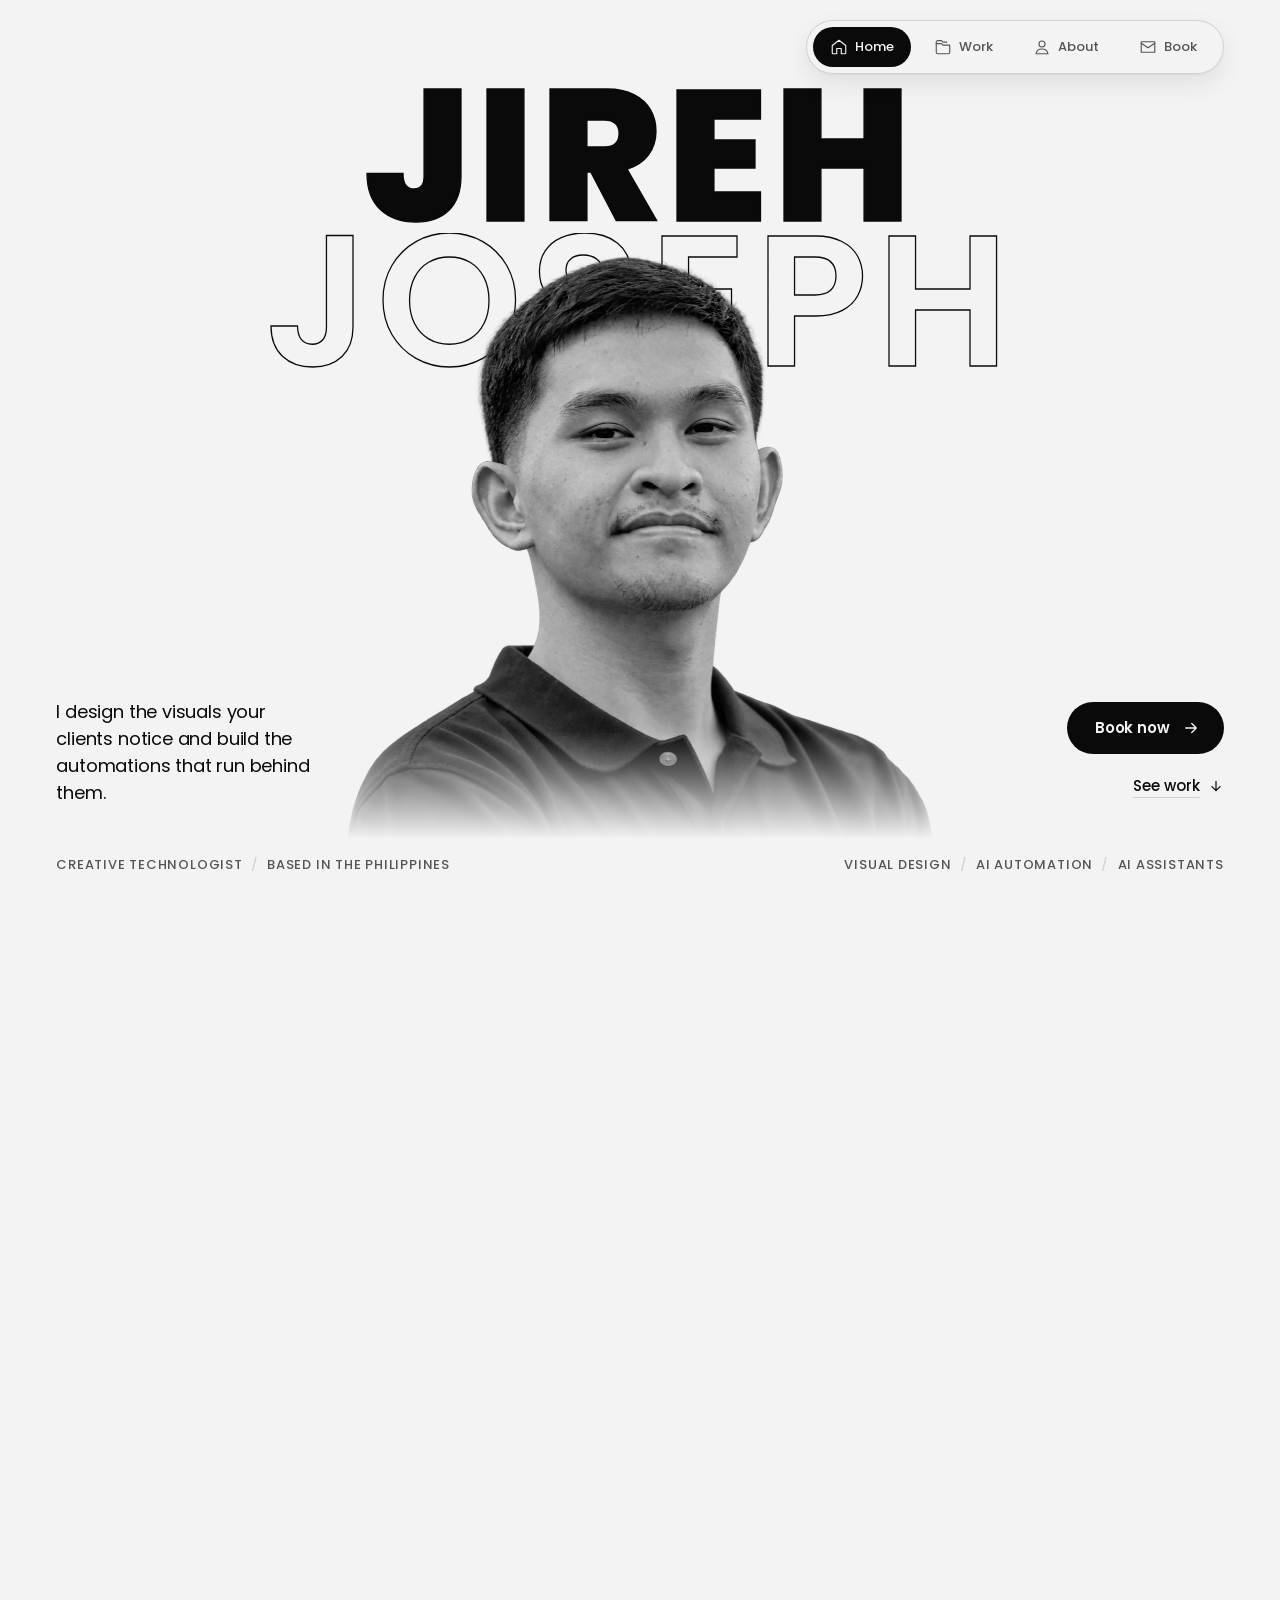
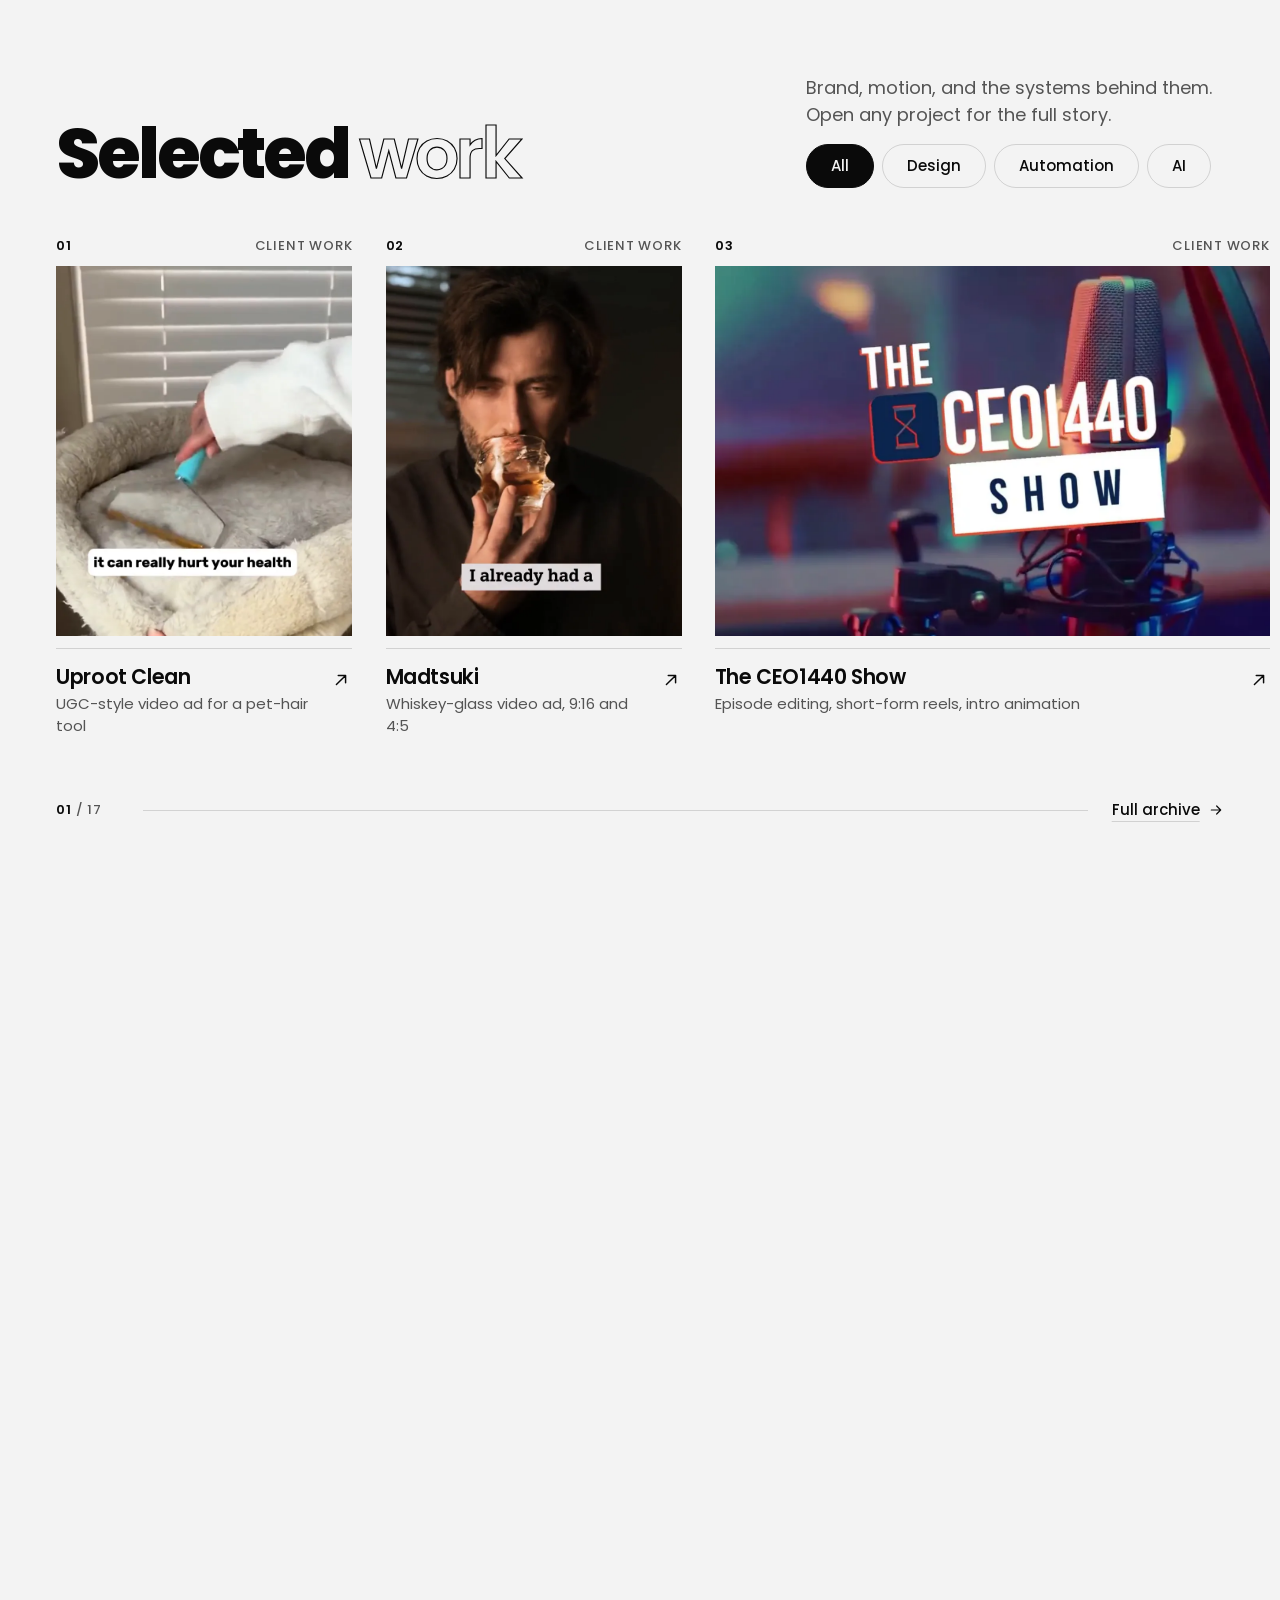
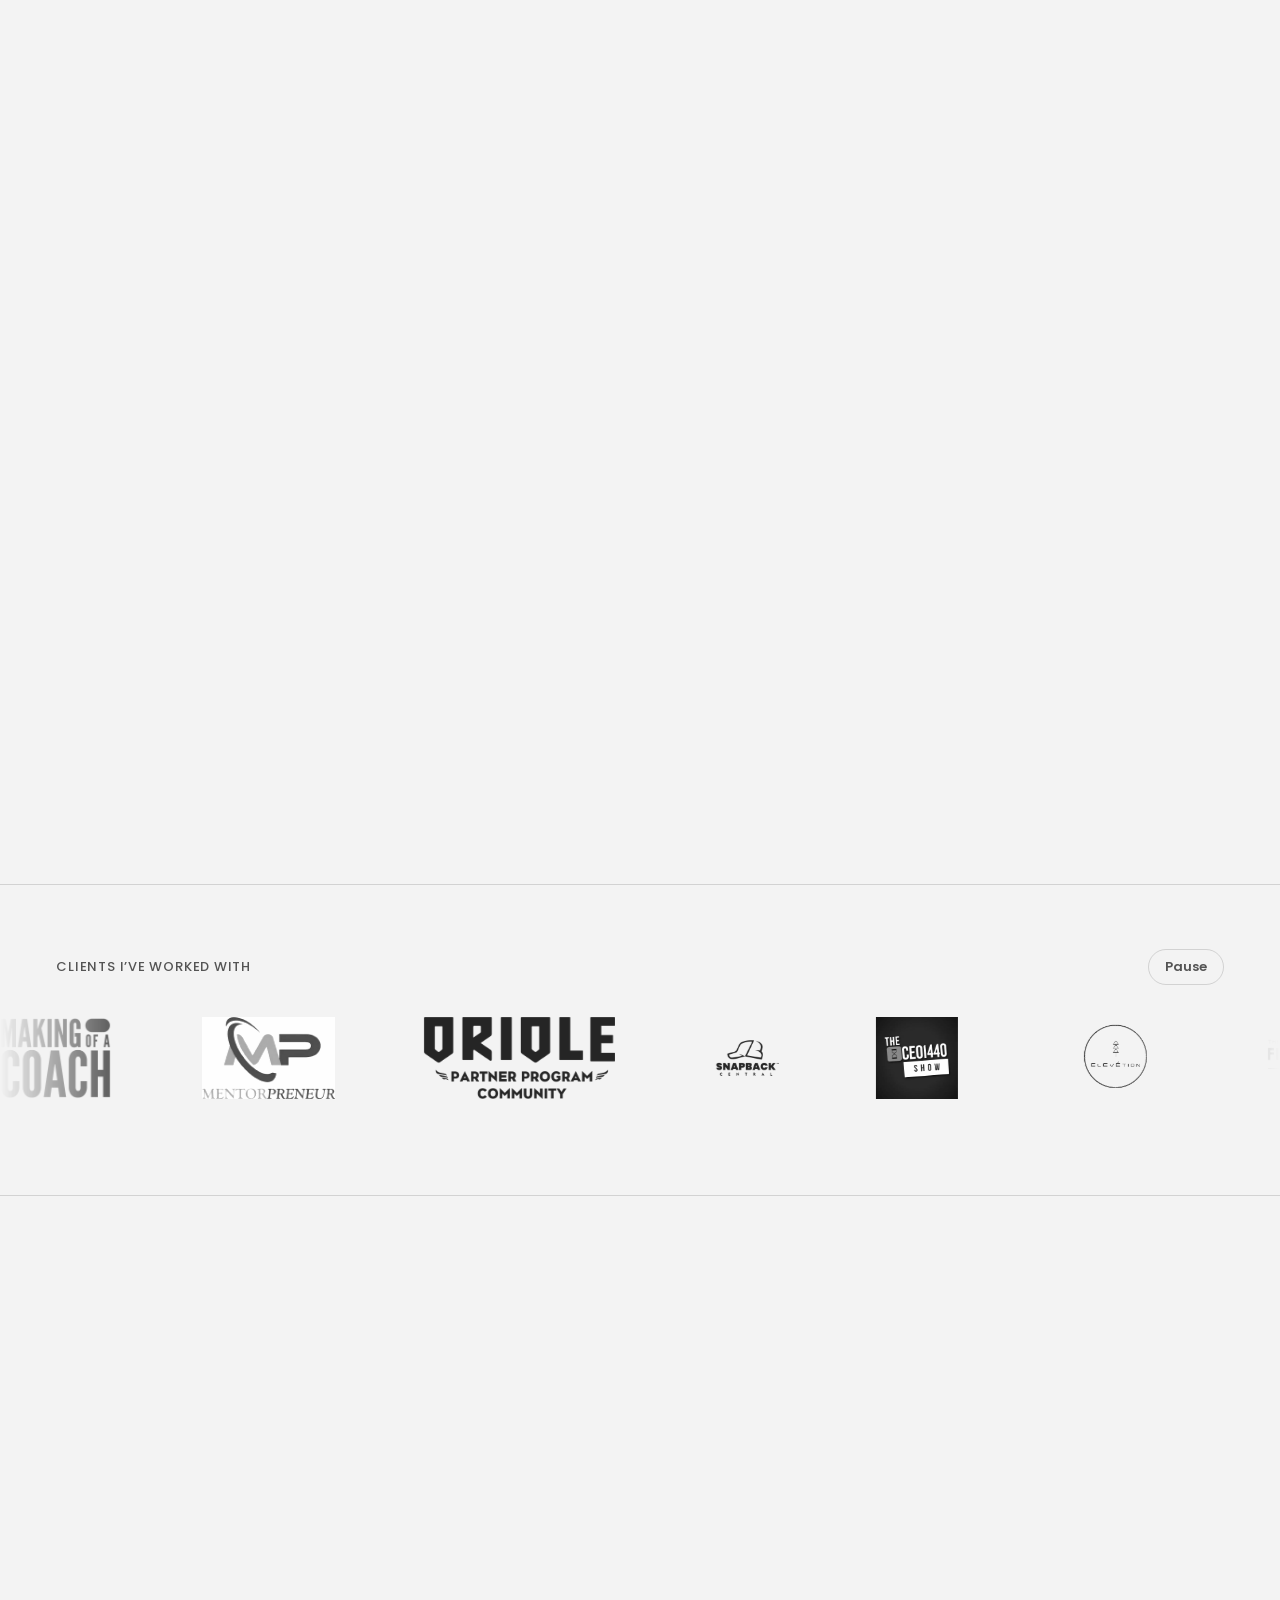
==== index.html @ b8346156 "Launch portfolio site Static HTML/CSS/JS portfolio: hero with writing animation, horizontal work rai" ====
<!doctype html>
<html lang="en">
  <head>
    <meta charset="UTF-8" />
    <meta name="viewport" content="width=device-width, initial-scale=1.0" />
    <title>Jireh Joseph — Creative Technologist</title>
    <meta name="description" content="Jireh Joseph Brotonel is a creative technologist in the Philippines. I design the visuals your clients notice and build the automations that run behind them." />
    <meta property="og:type" content="website" />
    <meta property="og:title" content="Jireh Joseph — Creative Technologist" />
    <meta property="og:description" content="Visual design, AI automation, and AI assistants from one practice." />
    <meta property="og:url" content="https://jireh-joseph-portfolio.vercel.app/" />
    <meta property="og:image" content="https://jireh-joseph-portfolio.vercel.app/assets/og-card.jpg" />
    <meta property="og:image:width" content="1200" />
    <meta property="og:image:height" content="630" />
    <meta property="og:image:alt" content="Jireh Joseph, Creative Technologist: design, automation, and AI" />
    <meta name="twitter:card" content="summary_large_image" />
    <meta name="theme-color" content="#F3F3F3" />
    <link rel="icon" type="image/png" href="assets/jj-favicon.png" />
    <!-- js on; the loader plays once per visit (sessionStorage), never on repeat views. -->
    <script>
      document.documentElement.classList.add('js');
      try { if (!sessionStorage.getItem('jj-entered') && !location.hash) document.documentElement.classList.add('is-loading'); }
      catch (e) { if (!location.hash) document.documentElement.classList.add('is-loading'); }
    </script>
    <link rel="preload" href="assets/fonts/poppins-800.woff2" as="font" type="font/woff2" crossorigin />
    <link rel="preload" href="assets/fonts/poppins-500.woff2" as="font" type="font/woff2" crossorigin />
    <link rel="preload" href="assets/fonts/poppins-400.woff2" as="font" type="font/woff2" crossorigin />
    <link rel="preload" as="image" href="assets/jireh-portrait-cutout.webp" fetchpriority="high" />
    <link rel="stylesheet" href="site.css?v=32" />
  </head>
  <body>
    <a class="skip-link" href="#main">Skip to content</a>

    <!-- Loader: black screen, a line that fills with real load progress, then it
         gathers into a dot, pulses, and the black opens as a circle onto the hero. -->
    <div class="loader" data-loader aria-hidden="true">
      <p class="loader__name">Jireh Joseph</p>
      <div class="loader__center">
        <span class="loader__line"><span data-loader-fill></span></span>
        <span class="loader__dot"></span>
        <span class="loader__ring"></span>
        <span class="loader__ring"></span>
      </div>
      <p class="loader__label">L o a d i n g</p>
      <p class="loader__count"><span data-loader-count>000</span></p>
    </div>

    <nav class="rail" aria-label="Primary">
      <span class="rail__indicator" aria-hidden="true"></span>
      <a class="rail__link" href="#top" data-spy="top">
        <svg viewBox="0 0 24 24" aria-hidden="true"><path d="m3 10 9-7 9 7v10a1 1 0 0 1-1 1h-5v-7H9v7H4a1 1 0 0 1-1-1Z"/></svg>
        <span>Home</span>
      </a>
      <a class="rail__link" href="#work" data-spy="work">
        <svg viewBox="0 0 24 24" aria-hidden="true"><path d="M3 7.5h7l2 2h9v9.5a2 2 0 0 1-2 2H5a2 2 0 0 1-2-2Z"/><path d="M3 7.5v-2a2 2 0 0 1 2-2h5l2 2h5"/></svg>
        <span>Work</span>
      </a>
      <a class="rail__link" href="#about" data-spy="about">
        <svg viewBox="0 0 24 24" aria-hidden="true"><circle cx="12" cy="8" r="4"/><path d="M4 21c.8-4.2 3.5-6.3 8-6.3S19.2 16.8 20 21Z"/></svg>
        <span>About</span>
      </a>
      <a class="rail__link" href="#book" data-spy="book">
        <svg viewBox="0 0 24 24" aria-hidden="true"><path d="M3 5h18v14H3Z"/><path d="m3 7 9 6 9-6"/></svg>
        <span>Book</span>
      </a>
    </nav>

    <main id="main">
      <section class="hero" id="top" data-hero aria-labelledby="hero-title">
        <!-- The section is taller than the screen; the pin stays put while scrolling drives the zoom. -->
        <div class="hero__pin">
          <!-- Layer order (back to front): name, portrait, copy. The name writes itself on load. -->
          <h1 class="hero__title" id="hero-title" data-depth="-14">
            <span class="hero__line hero__line--fill"><span>Jireh</span></span>
            <span class="hero__line hero__line--outline"><span>Joseph</span></span>
          </h1>

          <figure class="hero__portrait" data-portrait>
            <img src="assets/jireh-portrait-cutout.webp" alt="Portrait of Jireh Joseph Brotonel" width="1100" height="1297" fetchpriority="high" decoding="async" />
          </figure>

          <p class="hero__statement">I design the visuals your clients notice and build the automations that run behind them.</p>

          <div class="hero__actions">
            <a class="button button--primary" href="#book">
              <span>Book now</span>
              <svg viewBox="0 0 24 24" aria-hidden="true"><path d="M5 12h14M13 6l6 6-6 6"/></svg>
            </a>
            <a class="text-link" href="#work">
              <span>See work</span>
              <svg viewBox="0 0 24 24" aria-hidden="true"><path d="M12 5v14M6 13l6 6 6-6"/></svg>
            </a>
          </div>

          <div class="hero__horizon">
            <p>Creative Technologist <span aria-hidden="true">/</span> Based in the Philippines</p>
            <p>Visual design <span aria-hidden="true">/</span> AI automation <span aria-hidden="true">/</span> AI assistants</p>
          </div>
        </div>
      </section>

      <!-- ================= WORK ================= -->
      <!-- Desktop: the frame pins and scrolling moves the track sideways (site.js).
           Phones: the track is a swipe carousel. -->
      <section class="work-rail" id="work" aria-labelledby="work-title" data-work>
        <div class="work-rail__frame">
          <header class="work-rail__head" data-reveal>
            <h2 class="section__title" id="work-title">Selected <span class="outline">work</span></h2>
            <div class="work-rail__side">
              <p class="section__intro">Brand, motion, and the systems behind them. Open any project for the full story.</p>
              <div class="filters" role="group" aria-label="Filter projects">
                <button type="button" class="filter" aria-pressed="true" data-filter="all">All</button>
                <button type="button" class="filter" aria-pressed="false" data-filter="design">Design</button>
                <button type="button" class="filter" aria-pressed="false" data-filter="automation">Automation</button>
                <button type="button" class="filter" aria-pressed="false" data-filter="ai">AI</button>
              </div>
            </div>
          </header>
          <div class="work-rail__viewport" data-work-viewport>
            <ul class="work-track" data-work-grid data-scope="featured" aria-label="Featured projects"></ul>
          </div>
          <noscript><p class="section__intro">Project previews need JavaScript. <a class="text-link" href="mailto:jijey.deezigns@gmail.com">Email me</a> and I will send the work over.</p></noscript>
          <div class="work-rail__foot">
            <p class="work-rail__count" aria-hidden="true"><span data-work-current>01</span><span> / </span><span data-work-total>10</span></p>
            <span class="work-rail__progress" aria-hidden="true"><span data-work-bar></span></span>
            <a class="text-link" href="projects.html"><span>Full archive</span><svg viewBox="0 0 24 24" aria-hidden="true"><path d="M5 12h14M13 6l6 6-6 6"/></svg></a>
          </div>
        </div>
      </section>

      <!-- ================= CLIENTS (the one ticker on the page) ================= -->
      <section class="clients" aria-labelledby="clients-title">
        <div class="clients__head">
          <h2 class="clients__title" id="clients-title">Clients I’ve worked with</h2>
          <button type="button" class="ticker__toggle" aria-pressed="false" data-ticker-toggle>Pause</button>
        </div>
        <div class="ticker" data-ticker>
          <ul class="ticker__set">
              <li><img src="assets/clients/ceo1440-show.webp" alt="CEO1440 Show" loading="lazy" decoding="async" /></li>
              <li class="is-negative"><img src="assets/clients/elevetion.webp" alt="Elevétion" loading="lazy" decoding="async" /></li>
              <li class="is-negative"><img src="assets/clients/financial-caffeine.webp" alt="Financial Caffeine" loading="lazy" decoding="async" /></li>
              <li class="is-negative"><img src="assets/clients/fit-2-perform.webp" alt="Fit 2 Perform" loading="lazy" decoding="async" /></li>
              <li><img src="assets/clients/floify.webp" alt="Floify" loading="lazy" decoding="async" /></li>
              <li><img src="assets/clients/intuition-funnels.webp" alt="Intuition Funnels" loading="lazy" decoding="async" /></li>
              <li><img src="assets/clients/jendor-processor.webp" alt="Hancock Processing" loading="lazy" decoding="async" /></li>
              <li class="is-negative"><img src="assets/clients/making-of-a-coach.webp" alt="Making of a Coach" loading="lazy" decoding="async" /></li>
              <li><img src="assets/clients/mentorpreneur.webp" alt="Mentorpreneur" loading="lazy" decoding="async" /></li>
              <li class="is-negative"><img src="assets/clients/oriole.webp" alt="Oriole" loading="lazy" decoding="async" /></li>
              <li class="is-negative"><img src="assets/clients/snapback-central.webp" alt="Snapback Central" loading="lazy" decoding="async" /></li>
          </ul>
        </div>
      </section>

      <!-- ================= INK ================= -->
      <!-- A drop falls, ripples, and floods the screen black (scroll-driven, site.js).
           About and Process then sit on ink and run straight into Book. -->
      <div class="ink" data-ink>
        <div class="drop" data-drop data-spy-for="about" aria-hidden="true">
          <div class="drop__stage">
            <svg class="drop__svg" data-drop-svg focusable="false">
              <g class="drop__ripples"><circle /><circle /><circle /></g>
              <path class="drop__flood" />
              <path class="drop__bead" />
              <g class="drop__splash"><circle /><circle /><circle /><circle /><circle /><circle /></g>
            </svg>
            <p class="drop__title"><span class="drop__line"><span>About</span></span><span class="drop__line drop__line--outline"><span>me.</span></span></p>
          </div>
        </div>

      <!-- ================= ABOUT ================= -->
      <section class="about" id="about" aria-labelledby="about-title" data-about>
        <!-- Pinned stage (desktop): the portrait starts centred and zoomed with the
             facts floating around it in 3D, then glides to the left column for
             "What I do" and "Tools I use". Driven by site.js. -->
        <div class="about__pin" data-about-pin>
          <figure class="about__person" data-about-person>
            <img src="assets/about/jireh-about-arms.webp?v=4" alt="Jireh Joseph Brotonel with arms crossed" width="1102" height="1680" loading="lazy" decoding="async" />
          </figure>
          <div class="about__cloud" data-about-cloud>
            <h2 class="sr-only" id="about-title">About me</h2>
            <p class="about__fact" data-float="-120,1" style="--x:0.92;--y:0.19">Holding a degree in Electronics Engineering, I specialize in Graphic Design, Automation, and Artificial Intelligence to build forward-looking technical solutions.</p>
            <p class="about__fact" data-float="60,2" style="--x:0.08;--y:0.16">Rather than treating engineering, UX, and graphic design as separate silos, I approach every project as a single, unified system where all parts reinforce each other.</p>
            <p class="about__fact" data-float="140,3" style="--x:0.06;--y:0.47">My work sits at the intersection of intelligent backend algorithms, clean GUI code, and intentional visual design, connecting complex logic with user-facing interfaces.</p>
            <p class="about__fact" data-float="-60,4" style="--x:0.08;--y:0.74">Driven by technical ambition and aesthetic care, I focus on delivering complex backend architecture wrapped in clean, functional, and striking visual design.</p>
            <p class="about__fact" data-float="100,5" style="--x:0.94;--y:0.68">I bridge the space between optimized machine learning pipelines and intuitive design, proving that clean code and careful visuals are most powerful when built together.</p>
            <!-- The numbers sit together on a solid band across the portrait's lower half. -->
            <dl class="about__stats" data-float="40,0">
              <div class="about__stat"><dd>10+</dd><dt>Businesses</dt></div>
              <div class="about__stat"><dd>50+</dd><dt>Projects</dt></div>
              <div class="about__stat"><dd>5</dd><dt>Years</dt></div>
            </dl>
          </div>
        </div>
        <!-- Scroll room for the floating stage, then the side-by-side content. -->
        <div class="about__flow">
          <div class="about__room" aria-hidden="true"><span class="about__snap"></span></div>
          <div class="about__steps">
            <article class="about__step">
              <h3 data-reveal>What I do</h3>
              <dl class="services">
              <div data-reveal style="--reveal-delay:0ms"><dt>Visual Design</dt><dd>Brand identity and logos, social and marketing graphics, website and app UI. A consistent, professional brand across every platform.</dd></div>
              <div data-reveal style="--reveal-delay:90ms"><dt>AI Automation</dt><dd>Lead capture and follow-up, client and project setup, reporting and notifications. Reliable workflows that work in the background.</dd></div>
              <div data-reveal style="--reveal-delay:180ms"><dt>AI Assistants</dt><dd>Custom knowledge assistants, customer support and intake, internal team workflows. Focused support that keeps the work moving.</dd></div>
            </dl>
            </article>
            <article class="about__step">
              <h3 data-reveal>Tools I use</h3>
              <div class="tools">
              <div class="tools__group" data-reveal style="--reveal-delay:0ms">
                <h4>Visual design</h4>
                <ul><li><img src="assets/tools/figma.svg" alt="" width="20" height="20" loading="lazy" />Figma</li><li><img src="assets/tools/adobephotoshop.svg" alt="" width="20" height="20" loading="lazy" />Photoshop</li><li><img src="assets/tools/adobeillustrator.svg" alt="" width="20" height="20" loading="lazy" />Illustrator</li><li><img src="assets/tools/adobepremierepro.svg" alt="" width="20" height="20" loading="lazy" />Premiere Pro</li><li><img src="assets/tools/adobeaftereffects.svg" alt="" width="20" height="20" loading="lazy" />After Effects</li><li><img src="assets/tools/canva.svg" alt="" width="20" height="20" loading="lazy" />Canva</li><li><img src="assets/tools/cap-cut.webp" alt="" width="20" height="20" loading="lazy" />CapCut</li><li><img src="assets/tools/framer.svg" alt="" width="20" height="20" loading="lazy" />Framer</li><li><img src="assets/tools/webflow.svg" alt="" width="20" height="20" loading="lazy" />Webflow</li></ul>
              </div>
              <div class="tools__group" data-reveal style="--reveal-delay:90ms">
                <h4>Automation</h4>
                <ul><li><img src="assets/tools/n8n.svg" alt="" width="20" height="20" loading="lazy" />n8n</li><li><img src="assets/tools/make.svg" alt="" width="20" height="20" loading="lazy" />Make</li><li><img src="assets/tools/zapier.svg" alt="" width="20" height="20" loading="lazy" />Zapier</li><li><img src="assets/tools/gohighlevel.webp" alt="" width="20" height="20" loading="lazy" />GoHighLevel</li><li><img src="assets/tools/python.svg" alt="" width="20" height="20" loading="lazy" />Python</li><li><img src="assets/tools/nodedotjs.svg" alt="" width="20" height="20" loading="lazy" />Node.js</li><li><img src="assets/tools/react.svg" alt="" width="20" height="20" loading="lazy" />React</li><li><img src="assets/tools/postgresql.svg" alt="" width="20" height="20" loading="lazy" />PostgreSQL</li></ul>
              </div>
              <div class="tools__group" data-reveal style="--reveal-delay:180ms">
                <h4>AI</h4>
                <ul><li><img src="assets/tools/openai.svg" alt="" width="20" height="20" loading="lazy" />OpenAI</li><li><img src="assets/tools/claude.svg" alt="" width="20" height="20" loading="lazy" />Claude</li><li><img src="assets/tools/googlegemini.svg" alt="" width="20" height="20" loading="lazy" />Gemini</li><li><img src="assets/tools/langchain.svg" alt="" width="20" height="20" loading="lazy" />LangChain</li><li><img src="assets/tools/crewai.svg" alt="" width="20" height="20" loading="lazy" />CrewAI</li><li><img src="assets/tools/elevenlabs.svg" alt="" width="20" height="20" loading="lazy" />ElevenLabs</li></ul>
              </div>
            </div>
            </article>
          </div>
        </div>
      </section>

      <!-- ================= PROCESS ================= -->
      <section class="section process" id="process" aria-labelledby="process-title">
        <header class="section__head" data-reveal>
          <h2 class="section__title" id="process-title">How we <span class="outline">work</span></h2>
          <p class="section__intro">Four steps from first message to something running. No mystery in between.</p>
        </header>
        <ol class="steps">
          <li class="step" data-reveal><span class="step__n" aria-hidden="true">01</span><h3>Brief</h3><p>You tell me the goal, the audience, and what done looks like. I ask the questions that save time later.</p></li>
          <li class="step" data-reveal><span class="step__n" aria-hidden="true">02</span><h3>Plan</h3><p>I map the visuals and the workflow before building anything, so scope and timing are clear up front.</p></li>
          <li class="step" data-reveal><span class="step__n" aria-hidden="true">03</span><h3>Build</h3><p>Design and automation come together. You see real progress early and steer it while it is still easy to change.</p></li>
          <li class="step" data-reveal><span class="step__n" aria-hidden="true">04</span><h3>Launch</h3><p>We ship it, check it in real use, and I hand over what you need to run it with confidence.</p></li>
        </ol>
      </section>
      </div>

      <!-- ================= BOOK ================= -->
      <section class="book" id="book" aria-labelledby="book-title">
        <div class="book__inner">
          <div class="book__pitch" data-reveal>
            <h2 class="book__title" id="book-title">Bring me <span class="outline">the problem.</span></h2>
            <p>Share an idea, a messy workflow, or a brand that needs a sharper look. Tell me what you are trying to solve and I will come back with how I would approach it.</p>
            <div class="book__direct">
              <a class="book__email" href="mailto:jijey.deezigns@gmail.com">jijey.deezigns@gmail.com</a>
              <button type="button" class="copy" data-copy="jijey.deezigns@gmail.com">Copy</button>
            </div>
            <a class="text-link text-link--light" href="https://www.linkedin.com/in/jireh-joseph-brotonel-01b668319/" target="_blank" rel="noreferrer"><span>LinkedIn</span><svg viewBox="0 0 24 24" aria-hidden="true"><path d="M7 17 17 7M9 7h8v8"/></svg></a>
          </div>

          <!-- data-endpoint: paste a Formspree/Web3Forms URL to send directly. Empty = opens the visitor's email app with the message filled in. -->
          <form class="form" data-contact-form data-endpoint="" novalidate data-reveal>
            <div class="field">
              <label for="f-name">Your name</label>
              <input id="f-name" name="name" type="text" autocomplete="name" required aria-describedby="f-name-err" />
              <p class="field__error" id="f-name-err"></p>
            </div>
            <div class="field">
              <label for="f-email">Email</label>
              <input id="f-email" name="email" type="email" autocomplete="email" inputmode="email" required aria-describedby="f-email-err" />
              <p class="field__error" id="f-email-err"></p>
            </div>
            <fieldset class="field field--choices">
              <legend>What do you need?</legend>
              <div class="choices">
                <label><input type="radio" name="service" value="Visual design" checked /><span>Visual design</span></label>
                <label><input type="radio" name="service" value="AI automation" /><span>AI automation</span></label>
                <label><input type="radio" name="service" value="AI assistant" /><span>AI assistant</span></label>
                <label><input type="radio" name="service" value="Not sure yet" /><span>Not sure yet</span></label>
              </div>
            </fieldset>
            <div class="field">
              <label for="f-message">About the project</label>
              <textarea id="f-message" name="message" rows="5" required aria-describedby="f-message-err" placeholder="What are you building, and what would make it a win?"></textarea>
              <p class="field__error" id="f-message-err"></p>
            </div>
            <button class="button button--light form__submit" type="submit">
              <span data-submit-label>Send message</span>
              <svg viewBox="0 0 24 24" aria-hidden="true"><path d="M5 12h14M13 6l6 6-6 6"/></svg>
            </button>
            <p class="form__status" role="status" aria-live="polite" data-form-status></p>
          </form>
        </div>
      </section>
    </main>


    <footer class="footer">
      <p class="footer__name">Jireh Joseph Brotonel</p>
      <nav class="footer__links" aria-label="Footer">
        <a href="mailto:jijey.deezigns@gmail.com">Email</a>
        <a href="https://www.linkedin.com/in/jireh-joseph-brotonel-01b668319/" target="_blank" rel="noreferrer">LinkedIn</a>
        <a href="projects.html">Archive</a>
        <a href="#top">Back to top</a>
      </nav>
      <p class="footer__meta">© 2026 · Creative Technologist · Philippines</p>
    </footer>

    <!-- Project viewer: native <dialog> gives focus trapping, Esc, and an inert page behind it. -->
    <dialog class="viewer" data-viewer aria-labelledby="viewer-title">
      <div class="viewer__bar">
        <p class="viewer__count" data-viewer-count></p>
        <div class="viewer__controls">
          <button type="button" class="icon-button" data-viewer-prev aria-label="Previous project"><svg viewBox="0 0 24 24" aria-hidden="true"><path d="M19 12H5M11 6l-6 6 6 6"/></svg></button>
          <button type="button" class="icon-button" data-viewer-next aria-label="Next project"><svg viewBox="0 0 24 24" aria-hidden="true"><path d="M5 12h14M13 6l6 6-6 6"/></svg></button>
          <button type="button" class="icon-button icon-button--close" data-viewer-close aria-label="Close project"><svg viewBox="0 0 24 24" aria-hidden="true"><path d="M6 6l12 12M18 6 6 18"/></svg></button>
        </div>
      </div>
      <div class="viewer__body" data-viewer-body></div>
    </dialog>

    <script src="projects-data.js?v=7" defer></script>

    <script src="site.js?v=29" defer></script>
  </body>
</html>
---- site.css ----
/* ==========================================================================
   Jireh Joseph — site styles (v2)
   Tokens → base → components → sections. See DESIGN.md for the rules.
   ========================================================================== */

/* ---- Fonts: self-hosted Poppins (latin subset) --------------------------- */
@font-face { font-family: "Poppins"; font-style: normal; font-weight: 200; font-display: swap; src: url("assets/fonts/poppins-200.woff2") format("woff2"); }
@font-face { font-family: "Poppins"; font-style: normal; font-weight: 400; font-display: swap; src: url("assets/fonts/poppins-400.woff2") format("woff2"); }
@font-face { font-family: "Poppins"; font-style: normal; font-weight: 500; font-display: swap; src: url("assets/fonts/poppins-500.woff2") format("woff2"); }
@font-face { font-family: "Poppins"; font-style: normal; font-weight: 600; font-display: swap; src: url("assets/fonts/poppins-600.woff2") format("woff2"); }
@font-face { font-family: "Poppins"; font-style: normal; font-weight: 700; font-display: swap; src: url("assets/fonts/poppins-700.woff2") format("woff2"); }
@font-face { font-family: "Poppins"; font-style: normal; font-weight: 800; font-display: swap; src: url("assets/fonts/poppins-800.woff2") format("woff2"); }

/* ---- Tokens -------------------------------------------------------------- */
:root {
  /* Color: monochrome. Work imagery brings the color. */
  --paper: #F3F3F3;
  --ink: #0A0A0A;
  --graphite: #545454;           /* 6.9:1 on paper */
  --line: rgba(10, 10, 10, .14);
  --wash: rgba(10, 10, 10, .06); /* hover fills */

  /* Type */
  --font: "Poppins", system-ui, sans-serif;
  --text-display: clamp(52px, 6.6vw, 128px);
  --text-h2: clamp(40px, 5.5vw, 88px);
  --text-h3: clamp(22px, 2vw, 30px);
  --text-lead: clamp(18px, 1.35vw, 21px);
  --text-body: 17px;
  --text-label: 13px;

  /* Space: 4px base */
  --s-1: 4px; --s-2: 8px; --s-3: 12px; --s-4: 16px; --s-5: 24px;
  --s-6: 32px; --s-7: 48px; --s-8: 64px; --s-9: 96px; --s-10: 144px;

  /* Layout */
  --rail-left: clamp(16px, 2.4vw, 40px);
  --rail-width: 64px;
  /* The nav floats top-right, so the page keeps equal margins on both sides. */
  --rail-clear: var(--gutter-right);
  --gutter-right: clamp(24px, 4.4vw, 96px);
  --content-max: 1280px;

  /* Motion */
  --ease-out: cubic-bezier(.23, 1, .32, 1);
  --ease-in-out: cubic-bezier(.77, 0, .175, 1);
  --dur-press: 140ms;
  --dur-ui: 220ms;
}

/* Visible to screen readers only. */
.sr-only { position: absolute; width: 1px; height: 1px; padding: 0; margin: -1px; overflow: hidden; clip: rect(0 0 0 0); white-space: nowrap; border: 0; }

/* ---- Base ---------------------------------------------------------------- */
*, *::before, *::after { box-sizing: border-box; }
html { background: var(--paper); color: var(--ink); -webkit-text-size-adjust: 100%; }
@media (prefers-reduced-motion: no-preference) { html { scroll-behavior: smooth; } }
body { margin: 0; font: 400 var(--text-body)/1.6 var(--font); background: var(--paper); overflow-x: clip; }
img, svg, video { display: block; max-width: 100%; }
a { color: inherit; text-decoration: none; }
h1, h2, h3, p, figure { margin: 0; }
::selection { background: var(--ink); color: var(--paper); }
:focus-visible { outline: 2px solid var(--ink); outline-offset: 3px; border-radius: 4px; }
a, button { -webkit-tap-highlight-color: transparent; }
button { font: inherit; color: inherit; }

.skip-link { position: fixed; z-index: 100; top: var(--s-3); left: var(--s-3); padding: var(--s-3) var(--s-4); background: var(--ink); color: var(--paper); font-size: var(--text-label); font-weight: 600; border-radius: 999px; transform: translateY(-160%); transition: transform var(--dur-ui) var(--ease-out); }
.skip-link:focus-visible { transform: none; outline-color: var(--ink); }

/* ---- Components: buttons and links -------------------------------------- */
.button { display: inline-flex; align-items: center; gap: var(--s-3); min-height: 52px; padding: 0 var(--s-5) 0 28px; border-radius: 999px; font-size: 15px; font-weight: 600; letter-spacing: -.01em; transition: transform var(--dur-press) var(--ease-out), background-color var(--dur-ui) var(--ease-out); }
.button svg { width: 18px; height: 18px; fill: none; stroke: currentColor; stroke-width: 1.8; stroke-linecap: round; stroke-linejoin: round; transition: transform var(--dur-ui) var(--ease-out); }
.button--primary { background: var(--ink); color: var(--paper); }
.button:active { transform: scale(.97); }

.text-link { display: inline-flex; align-items: center; gap: var(--s-2); padding: var(--s-2) 0; font-size: 15px; font-weight: 500; text-decoration: underline; text-decoration-thickness: 1px; text-underline-offset: 6px; text-decoration-color: var(--line); transition: text-decoration-color var(--dur-ui) var(--ease-out); }
.text-link svg { width: 16px; height: 16px; fill: none; stroke: currentColor; stroke-width: 1.8; stroke-linecap: round; stroke-linejoin: round; transition: transform var(--dur-ui) var(--ease-out); }

@media (hover: hover) and (pointer: fine) {
  .button--primary:hover { background: #2A2A2A; }
  .button:hover svg { transform: translateX(3px); }
  .text-link:hover { text-decoration-color: var(--ink); }
  .text-link:hover svg { transform: translateY(2px); }
}

/* ---- Navigation rail ---------------------------------------------------- */
.rail { position: fixed; z-index: 50; top: clamp(12px, 2.2vh, 24px); right: var(--gutter-right); padding: 6px; display: grid; grid-auto-flow: column; grid-auto-columns: 1fr; gap: 4px; border: 1px solid var(--line); border-radius: 999px; background: rgba(243, 243, 243, .9); -webkit-backdrop-filter: blur(12px); backdrop-filter: blur(12px); box-shadow: 0 1px 2px rgba(10, 10, 10, .06), 0 10px 24px rgba(10, 10, 10, .08); }
.rail__indicator { position: absolute; z-index: 0; top: 6px; left: 6px; width: calc((100% - 12px - 12px) / 4); height: calc(100% - 12px); border-radius: 999px; background: var(--ink); transform: translateX(var(--indicator-x, 0px)); transition: transform 260ms var(--ease-out); }
.rail__link { position: relative; z-index: 1; display: flex; align-items: center; justify-content: center; gap: 7px; height: 40px; padding: 0 16px; border-radius: 999px; color: var(--graphite); font-size: 13px; font-weight: 500; line-height: 1; transition: color var(--dur-ui) var(--ease-out), background-color var(--dur-ui) var(--ease-out), transform var(--dur-press) var(--ease-out); }
.rail__link svg { flex: none; width: 18px; height: 18px; fill: none; stroke: currentColor; stroke-width: 1.5; stroke-linejoin: round; stroke-linecap: round; }
.rail__link[aria-current="true"] { color: var(--paper); }
.rail__link:active { transform: scale(.94); }
.rail__link:focus-visible { outline-offset: 2px; border-radius: 999px; }
@media (hover: hover) and (pointer: fine) {
  .rail__link:not([aria-current="true"]):hover { color: var(--ink); background: var(--wash); }
}

/* ---- Hero --------------------------------------------------------------
   Like a print spread: the name at the back, the portrait standing large in
   front of the second line, copy on the ground line. The section is taller
   than the viewport; .hero__pin sticks while scroll drives the zoom (site.js). */
.hero { position: relative; height: 175svh; }
.hero__pin { --hero-size: clamp(76px, 14.5vw, 280px); position: sticky; top: 0; height: 100svh; min-height: 640px; isolation: isolate; display: grid; grid-template-columns: minmax(0, 1fr) auto minmax(0, 1fr); grid-template-rows: auto auto minmax(0, 1fr) auto; column-gap: var(--s-6); padding: clamp(72px, 9vh, 104px) var(--gutter-right) 0 var(--rail-clear); overflow: clip; }

.hero__title { grid-column: 1 / -1; grid-row: 1 / 3; z-index: 1; display: grid; grid-template-rows: subgrid; justify-items: center; font-size: var(--hero-size); line-height: .74; letter-spacing: .03em; font-weight: 800; text-align: center; text-transform: uppercase; white-space: nowrap; transform-origin: 50% 100%; }
/* Each line sits in its own mask so it can rise from below; padding keeps descenders and strokes inside. */
.hero__line { display: block; overflow: clip; padding: .04em .06em .16em; margin-bottom: -.16em; }
.hero__line > span { display: block; }
.hero__line--fill { -webkit-text-stroke: clamp(1px, .1vw, 2px) var(--ink); }
.hero__line--outline { font-weight: 600; letter-spacing: .04em; color: transparent; -webkit-text-stroke: clamp(1px, .1vw, 2px) var(--ink); }

/* Big, centred, cropped by the ground line: the head lands in front of the second line. */
.hero__portrait { grid-column: 2; grid-row: 2 / 5; align-self: start; z-index: 2; width: clamp(300px, min(46vw, (100svh - var(--hero-size) * 1.42 - 100px) / .8), 860px); margin-top: calc(var(--hero-size) * .14); perspective: 1400px; transform-origin: 50% 85%; }
.hero__portrait img { width: 100%; height: auto; aspect-ratio: 1100 / 1297; transform-origin: 50% 60%; will-change: transform; }

.hero__statement { grid-column: 1; grid-row: 3; align-self: end; justify-self: start; z-index: 4; max-width: 24ch; padding-bottom: var(--s-6); font-size: var(--text-lead); line-height: 1.5; letter-spacing: -.01em; }
.hero__actions { grid-column: 3; grid-row: 3; align-self: end; justify-self: end; z-index: 4; display: flex; flex-wrap: wrap; justify-content: flex-end; align-items: center; gap: var(--s-3) var(--s-5); padding-bottom: var(--s-6); }

/* Ground band: covers the portrait's cut edge with a soft fade, carries the meta labels. */
.hero__horizon { grid-column: 1 / -1; grid-row: 4; position: relative; z-index: 3; display: flex; justify-content: space-between; gap: var(--s-5); margin-inline: calc(-1 * var(--rail-clear)) calc(-1 * var(--gutter-right)); padding: var(--s-4) var(--gutter-right) var(--s-5) var(--rail-clear); border-top: 1px solid var(--line); background: var(--paper); color: var(--graphite); font-size: var(--text-label); font-weight: 500; letter-spacing: .06em; text-transform: uppercase; }
.hero__horizon::after { content: ""; position: absolute; left: 0; right: 0; bottom: 100%; height: clamp(64px, 12vh, 140px); background: linear-gradient(to bottom, rgba(243, 243, 243, 0), var(--paper)); pointer-events: none; }
.hero__horizon span { margin: 0 .35em; color: var(--line); }

[data-depth] { will-change: translate; }

/* ---- Entry: portrait rises first, then the name rises from behind it while a
   pen-like mask writes each line left to right; the first name then floods with ink.
   Fill mode is `backwards` so site.js can take over opacity/scale afterwards. */
@media (prefers-reduced-motion: no-preference) {
  .js .hero__portrait { animation: portrait-up 1000ms var(--ease-out) 80ms backwards; }
  .js .hero__line > span { -webkit-mask-image: linear-gradient(90deg, #000 44%, transparent 56%); mask-image: linear-gradient(90deg, #000 44%, transparent 56%); -webkit-mask-size: 260% 100%; mask-size: 260% 100%; -webkit-mask-repeat: no-repeat; mask-repeat: no-repeat; -webkit-mask-position: 0 0; mask-position: 0 0; }
  .js .hero__line--fill > span { animation: line-up 1100ms var(--ease-out) 520ms backwards, write 1500ms cubic-bezier(.45, .05, .35, 1) 520ms backwards, ink-in 700ms var(--ease-out) 1700ms backwards; }
  .js .hero__line--outline > span { animation: line-up 1100ms var(--ease-out) 820ms backwards, write 1600ms cubic-bezier(.45, .05, .35, 1) 820ms backwards; }
  .js .hero__statement { animation: fade-up 600ms var(--ease-out) 2000ms backwards; }
  .js .hero__actions { animation: fade-up 600ms var(--ease-out) 2080ms backwards; }
  .js .hero__horizon > p { animation: fade 700ms var(--ease-out) 1900ms backwards; }
  .js .rail { animation: rail-in 600ms var(--ease-out) 2100ms backwards; }
}
/* Reduced motion: nothing travels across the screen, but the name still writes
   itself in place (a wipe, not movement) and everything else fades. */
@media (prefers-reduced-motion: reduce) {
  .hero { height: auto; }
  .hero__pin { position: relative; }
  .js .hero__portrait { animation: fade 600ms ease-out backwards; }
  .js .hero__line > span { -webkit-mask-image: linear-gradient(90deg, #000 44%, transparent 56%); mask-image: linear-gradient(90deg, #000 44%, transparent 56%); -webkit-mask-size: 260% 100%; mask-size: 260% 100%; -webkit-mask-repeat: no-repeat; mask-repeat: no-repeat; -webkit-mask-position: 0 0; mask-position: 0 0; }
  .js .hero__line--fill > span { animation: write 1500ms cubic-bezier(.45, .05, .35, 1) 300ms backwards, ink-in 700ms ease-out 1500ms backwards; }
  .js .hero__line--outline > span { animation: write 1600ms cubic-bezier(.45, .05, .35, 1) 700ms backwards; }
  .js .hero__statement, .js .hero__actions, .js .hero__horizon > p { animation: fade 500ms ease-out 1900ms backwards; }
}
@keyframes line-up { from { transform: translate3d(0, 105%, 0); } to { transform: none; } }
@keyframes write { from { -webkit-mask-position: 100% 0; mask-position: 100% 0; } to { -webkit-mask-position: 0 0; mask-position: 0 0; } }
@keyframes ink-in { from { color: transparent; } to { color: var(--ink); } }
@keyframes portrait-up { from { opacity: 0; transform: translate3d(0, 18%, 0) scale(.96); } to { opacity: 1; transform: none; } }
@keyframes fade-up { from { opacity: 0; transform: translate3d(0, 12px, 0); } to { opacity: 1; transform: none; } }
@keyframes fade { from { opacity: 0; } to { opacity: 1; } }
@keyframes rail-in { from { opacity: 0; transform: translate3d(0, -10px, 0); } to { opacity: 1; transform: none; } }

/* ---- Tablet and phone: no pinning; same layering, stacked copy ------------ */
@media (max-width: 1023px) {
  .hero { height: auto; }
  .hero__pin { --hero-size: clamp(56px, 20.5vw, 180px); position: relative; height: auto; min-height: 0; grid-template-columns: 1fr; grid-template-rows: auto auto auto auto auto auto; padding: clamp(48px, 9vw, 88px) var(--s-5) 0; }
  .hero__title { grid-column: 1; grid-row: 1 / 3; }
  .hero__portrait { grid-column: 1; grid-row: 2 / 4; justify-self: center; width: min(96%, 560px); margin-top: calc(var(--hero-size) * .42); }
  .hero__statement { grid-column: 1; grid-row: 4; max-width: 30ch; padding: var(--s-5) 0 0; }
  .hero__actions { grid-column: 1; grid-row: 5; justify-self: start; justify-content: flex-start; padding: var(--s-5) 0 var(--s-6); }
  .hero__horizon { grid-row: 6; flex-direction: column; gap: var(--s-1); margin-inline: calc(-1 * var(--s-5)); padding: var(--s-4) var(--s-5) calc(96px + env(safe-area-inset-bottom)); }
  .hero__horizon::after { display: none; }
  .hero__portrait img { -webkit-mask-image: linear-gradient(to bottom, #000 78%, transparent 100%); mask-image: linear-gradient(to bottom, #000 78%, transparent 100%); }

  .rail { top: auto; bottom: calc(var(--s-3) + env(safe-area-inset-bottom)); left: var(--s-3); right: var(--s-3); max-width: 440px; margin-inline: auto; border-radius: 22px; }
  .rail__indicator { border-radius: 16px; }
  .rail__link { flex-direction: column; gap: 5px; height: 52px; padding: 0; border-radius: 16px; font-size: 12px; }
  .rail__link svg { width: 22px; height: 22px; }
}
@media (max-width: 1023px) and (prefers-reduced-motion: no-preference) {
  .js .rail { animation: rail-in-bottom 600ms var(--ease-out) 2100ms backwards; }
}
@keyframes rail-in-bottom { from { opacity: 0; transform: translate3d(0, 16px, 0); } to { opacity: 1; transform: none; } }

/* ==========================================================================
   Sections
   ========================================================================== */
.section { padding: var(--s-10) var(--gutter-right) var(--s-10) var(--rail-clear); }
.section__head { display: grid; grid-template-columns: minmax(0, 1.3fr) minmax(0, 1fr); align-items: end; gap: var(--s-5) var(--s-8); margin-bottom: var(--s-7); }
.section__title { font-size: var(--text-h2); font-weight: 800; line-height: .95; letter-spacing: -.045em; text-wrap: balance; }
.outline { font-weight: 600; color: transparent; -webkit-text-stroke: clamp(1px, .09vw, 1.5px) currentColor; }
.section__title .outline, .book__title .outline { -webkit-text-stroke-color: var(--ink); }
.section__intro { max-width: 38ch; color: var(--graphite); font-size: var(--text-lead); line-height: 1.5; justify-self: end; }

/* Scroll reveal: fade + 16px rise, once. Hidden only when JS and motion are on. */
@media (prefers-reduced-motion: no-preference) {
  .js [data-reveal] { opacity: 0; transform: translate3d(0, 16px, 0); transition: opacity 700ms var(--ease-out), transform 700ms var(--ease-out); transition-delay: var(--reveal-delay, 0ms); }
  .js [data-reveal].is-in { opacity: 1; transform: none; }
}

/* ---- Work --------------------------------------------------------------- */
.filters { display: flex; flex-wrap: wrap; gap: var(--s-2); margin-bottom: var(--s-7); }
.filter { min-height: 44px; padding: 0 var(--s-5); border: 1px solid var(--line); border-radius: 999px; background: transparent; font-size: 15px; font-weight: 500; cursor: pointer; transition: background-color var(--dur-ui) var(--ease-out), color var(--dur-ui) var(--ease-out), border-color var(--dur-ui) var(--ease-out), transform var(--dur-press) var(--ease-out); }
.filter[aria-pressed="true"] { background: var(--ink); border-color: var(--ink); color: var(--paper); }
.filter:active { transform: scale(.97); }
@media (hover: hover) and (pointer: fine) { .filter[aria-pressed="false"]:hover { background: var(--wash); } }

/* ---- Work card (shared by the home rail and the archive grid) ------------- */
.tile[hidden] { display: none; }
.tile__link { display: grid; gap: var(--s-3); border-radius: 2px; }
.tile__top { display: flex; justify-content: space-between; gap: var(--s-4); color: var(--graphite); font-size: var(--text-label); font-weight: 500; letter-spacing: .06em; line-height: 1.2; text-transform: uppercase; }
.tile__index { color: var(--ink); font-weight: 600; font-variant-numeric: tabular-nums; }
.tile__media { position: relative; display: block; overflow: hidden; background: #E2E2E2; container-type: size; }
/* Pictures sit slightly oversized so the sideways drift never shows an edge. */
.tile__media > img, .tile__media > video { position: absolute; inset: 0; width: 100%; height: 100%; object-fit: cover; scale: 1.15; transition: transform 700ms var(--ease-out), opacity 240ms var(--ease-out); }
.tile__media > video { opacity: 0; }
.tile.is-playing .tile__media > video { opacity: 1; }

.tile__caption { position: relative; display: grid; grid-template-columns: 1fr auto; gap: var(--s-1) var(--s-4); align-items: start; padding-top: var(--s-4); border-top: 1px solid var(--line); }
.tile__caption::before { content: ""; position: absolute; top: -1px; left: 0; right: 0; height: 1px; background: var(--ink); scale: 0 1; transform-origin: left; transition: scale 450ms var(--ease-out); }
.tile__title { font-size: clamp(20px, 1.6vw, 26px); font-weight: 600; line-height: 1.2; letter-spacing: -.02em; }
/* Name roll: a filled and an outlined copy share one clipped cell. */
.roll { display: grid; overflow: hidden; }
.roll > span { grid-area: 1 / 1; transition: translate 300ms var(--ease-out); }
.roll > .outline { translate: 0 105%; -webkit-text-stroke: 1px var(--ink); }
.tile__meta { grid-column: 1; color: var(--graphite); font-size: 15px; line-height: 1.45; }
.tile__arrow { grid-column: 2; grid-row: 1 / 3; width: 22px; height: 22px; margin-top: 4px; fill: none; stroke: currentColor; stroke-width: 1.6; stroke-linecap: round; stroke-linejoin: round; transition: transform var(--dur-ui) var(--ease-out); }

/* Tool tags rise out of their own masks, one after another, on hover. */
.tile__tags { position: absolute; z-index: 2; left: var(--s-3); right: var(--s-3); bottom: var(--s-3); display: flex; flex-wrap: wrap; gap: 6px; pointer-events: none; }
.tile__tag { overflow: hidden; border-radius: 999px; }
.tile__tag > span { display: block; padding: 5px 12px; border-radius: 999px; background: var(--paper); color: var(--ink); font-size: 12px; font-weight: 500; line-height: 1.3; translate: 0 115%; transition: translate 300ms var(--ease-out); }

/* Board: a tall presentation sheet laid on a mat, framed at the top. */
.board { position: absolute; inset: 0; display: block; padding: 7cqw 9cqw 0; background: #D9D9D9; }
.board img { width: 100%; height: auto; box-shadow: 0 1px 2px rgba(10, 10, 10, .1), 0 20px 44px rgba(10, 10, 10, .16); transition: translate 700ms var(--ease-out); }

/* Case file: the headline result, then the numbered flow (or a screenshot). */
.case { position: absolute; inset: 0; display: grid; grid-template-rows: auto auto minmax(0, 1fr); gap: clamp(12px, 5cqh, 28px); padding: clamp(16px, 6cqw, 36px); background: var(--ink); color: var(--paper); }
.case__head { display: flex; justify-content: space-between; gap: var(--s-4); padding-bottom: var(--s-3); border-bottom: 1px solid rgba(243, 243, 243, .18); color: rgba(243, 243, 243, .62); font-size: 12px; font-weight: 500; letter-spacing: .08em; text-transform: uppercase; }
.case__stat strong { display: block; font-size: clamp(32px, 12cqw, 84px); font-weight: 800; line-height: .95; letter-spacing: -.045em; }
.case__stat > span { display: block; max-width: 30ch; margin-top: var(--s-2); color: rgba(243, 243, 243, .7); font-size: 13px; line-height: 1.4; }
.case__flow { align-self: end; display: grid; margin: 0; padding: 0; list-style: none; }
.case__flow li { display: flex; gap: var(--s-3); align-items: baseline; padding: 5px 0; overflow: hidden; border-top: 1px solid rgba(243, 243, 243, .12); font-size: 13px; font-weight: 500; line-height: 1.3; white-space: nowrap; text-overflow: ellipsis; }
.case__flow li span { flex: none; color: rgba(243, 243, 243, .45); font-size: 11px; font-variant-numeric: tabular-nums; }
.case__shot { position: relative; display: block; min-height: 0; overflow: hidden; border-radius: 3px; }
.case__shot img { position: absolute; inset: 0; width: 100%; height: 100%; object-fit: cover; scale: 1.15; }
@container (max-height: 360px) {
  .case__stat > span { display: none; }
  .case__flow li { padding: 3px 0; font-size: 12px; }
}

@media (hover: hover) and (pointer: fine) {
  .tile__link:hover .tile__media > img { transform: scale(1.035); }
  .tile__link:hover .tile__arrow { transform: translate(3px, -3px); }
  .tile__link:hover .tile__caption::before { scale: 1 1; }
  .tile__link:hover .roll > span:first-child { translate: 0 -105%; }
  .tile__link:hover .roll > .outline { translate: 0 0; }
  .tile__link:hover .tile__tag > span { translate: 0 0; transition-delay: calc(var(--i) * 70ms); }
  /* The sheet scrolls through slowly, then snaps back quickly on leave. */
  .tile__link:hover .board img { translate: 0 calc(-100% + 100cqh - 7cqw); transition: translate 5s var(--ease-in-out); }
}
@media (hover: hover) and (pointer: fine) and (prefers-reduced-motion: no-preference) {
  .tile__link:hover .case__flow li { animation: signal 1200ms var(--ease-out) both; animation-delay: calc(var(--i) * 110ms); }
}
@keyframes signal { 0% { color: var(--paper); } 30% { color: var(--paper); background: rgba(243, 243, 243, .14); padding-left: 8px; } 100% { color: var(--paper); } }

/* ---- Work rail (home) ---------------------------------------------------- */
.work-rail { position: relative; padding-top: var(--s-10); }
.work-rail__frame { display: grid; grid-template-columns: minmax(0, 1fr); gap: var(--s-6); padding-bottom: var(--s-9); }
.work-rail__head { display: grid; grid-template-columns: minmax(0, 1fr) auto; align-items: end; gap: var(--s-5) var(--s-8); padding: 0 var(--gutter-right) 0 var(--rail-clear); }
.work-rail__side { display: grid; gap: var(--s-4); justify-items: start; }
.work-rail .filters { margin: 0; }
.work-rail__viewport { overflow-x: auto; overscroll-behavior-x: contain; scroll-snap-type: x mandatory; scroll-padding-inline: var(--s-5); scrollbar-width: none; }
.work-rail__viewport::-webkit-scrollbar { display: none; }
.work-track { --media-h: min(56svh, 460px); display: flex; gap: var(--s-5); width: max-content; margin: 0; padding: 0 var(--s-5); list-style: none; }
.work-track .tile { flex: none; width: min(calc(var(--media-h) * var(--ratio)), 84vw); scroll-snap-align: start; }
.work-track .tile__media { height: var(--media-h); }
.work-rail__foot { display: flex; align-items: center; gap: var(--s-5); padding: 0 var(--gutter-right) 0 var(--rail-clear); }
.work-rail__count { min-width: 7ch; font-size: var(--text-label); font-weight: 600; letter-spacing: .06em; font-variant-numeric: tabular-nums; }
.work-rail__count span:not(:first-child) { color: var(--graphite); font-weight: 500; }
.work-rail__progress { position: relative; flex: 1; height: 1px; background: var(--line); }
.work-rail__progress > span { position: absolute; inset: 0; background: var(--ink); scale: 0 1; transform-origin: left; }

@media (min-width: 1024px) {
  .work-rail { padding-top: 0; }
  .work-rail__frame { padding: var(--s-10) 0 var(--s-9); }
  .work-track { --media-h: clamp(240px, calc(100svh - 450px), 600px); gap: clamp(24px, 2.6vw, 48px); padding: 0 var(--gutter-right) 0 var(--rail-clear); align-items: start; }
  /* Pinned: the frame holds the screen while the track travels sideways. */
  .work-rail.is-pinned .work-rail__frame { position: sticky; top: 0; height: 100svh; grid-template-rows: auto minmax(0, 1fr) auto; align-content: center; gap: clamp(20px, 4vh, 40px); padding: clamp(84px, 11vh, 120px) 0 clamp(24px, 5vh, 56px); }
  /* The viewport is a size container, so cards fill exactly the height left
     after the heading and footer (160px reserves the label and a two-line caption). */
  .work-rail.is-pinned .work-rail__viewport { display: flex; align-items: center; overflow-x: clip; overflow-y: visible; scroll-snap-type: none; container-type: size; }
  .work-rail.is-pinned .work-track { --media-h: clamp(220px, calc(100cqh - 160px), 620px); }
  .work-rail.is-pinned .work-track { will-change: translate; }
  .work-rail.is-pinned .tile__media [data-drift] { will-change: translate; }
}
@media (max-width: 1023px) {
  .work-rail__head { grid-template-columns: 1fr; padding-inline: var(--s-5); }
  .work-rail__foot { padding-inline: var(--s-5); }
  .work-track .tile { width: min(78vw, 420px); }
  .work-track .tile__media { height: auto; aspect-ratio: 4 / 5; }
}

/* ---- Archive grid -------------------------------------------------------- */
.work-grid { display: grid; grid-template-columns: repeat(12, minmax(0, 1fr)); gap: var(--s-8) var(--s-6); margin: 0; padding: 0; list-style: none; }
.work-grid .tile { grid-column: span 6; }
.work-grid .tile[data-size="wide"] { grid-column: span 7; }
.work-grid .tile[data-size="narrow"] { grid-column: span 5; }
.work-grid .tile__media { aspect-ratio: 16 / 11; }
.work-grid .tile[data-size="narrow"] .tile__media { aspect-ratio: 1 / 1; }

/* ---- Clients ticker ------------------------------------------------------ */
.clients { padding: var(--s-8) 0 var(--s-9); border-block: 1px solid var(--line); }
.clients__head { display: flex; align-items: center; justify-content: space-between; gap: var(--s-4); padding: 0 var(--gutter-right) var(--s-6) var(--rail-clear); }
.ticker__toggle { min-height: 36px; padding: 0 var(--s-4); border: 1px solid var(--line); border-radius: 999px; background: transparent; color: var(--graphite); font-size: 13px; font-weight: 600; cursor: pointer; transition: background-color var(--dur-ui) var(--ease-out), color var(--dur-ui) var(--ease-out); }
.ticker__toggle[aria-pressed="true"] { background: var(--ink); border-color: var(--ink); color: var(--paper); }
.ticker.is-paused .ticker__set { animation-play-state: paused !important; }
@media (prefers-reduced-motion: reduce) { .ticker__toggle { display: none; } }
.clients__title { color: var(--graphite); font-size: var(--text-label); font-weight: 500; letter-spacing: .06em; text-transform: uppercase; }
.ticker { display: flex; overflow: hidden; -webkit-mask-image: linear-gradient(90deg, transparent, #000 12%, #000 88%, transparent); mask-image: linear-gradient(90deg, transparent, #000 12%, #000 88%, transparent); }
.ticker__set { flex: none; display: flex; align-items: center; gap: clamp(56px, 7vw, 128px); margin: 0; padding: 0 clamp(28px, 3.5vw, 64px); list-style: none; animation: ticker 60s linear infinite; }
/* White-artwork logos are darkened to ink; boxed logos multiply so their white panels drop out. */
.ticker__set img { width: auto; height: clamp(60px, 6.4vw, 110px); max-width: clamp(150px, 15vw, 280px); object-fit: contain; filter: grayscale(1) contrast(1.15); mix-blend-mode: multiply; opacity: .92; }
.ticker__set .is-negative img { filter: grayscale(1) brightness(0); mix-blend-mode: normal; opacity: .85; }
.ticker:hover .ticker__set { animation-play-state: paused; }
@keyframes ticker { to { transform: translate3d(-100%, 0, 0); } }
@media (prefers-reduced-motion: reduce) {
  .ticker { -webkit-mask-image: none; mask-image: none; padding: 0 var(--s-5); }
  .ticker__set { flex-wrap: wrap; justify-content: center; row-gap: var(--s-6); animation: none; }
  .ticker__set[aria-hidden="true"] { display: none; }
}

/* ---- About ----------------------------------------------------------------
   Phones: a stacked page (portrait, facts, stats, then services and tools).
   Desktop: .about__pin holds the screen for the whole section. The portrait
   starts centred and zoomed with the facts floating around it in 3D, then
   glides into the left column while "What I do" and "Tools I use" scroll by
   on the right. Positions are written by site.js.                          */
.about { --side-w: min(44vw, 47vh); --side-inset: 4vw; position: relative; padding: var(--s-9) var(--s-5) var(--s-9); }
.about__pin { position: relative; }
.about__person { margin: 0 auto; width: min(78%, 420px); }
/* Gradient blur over the torso: two stacked layers, each blurring a little more
   and starting a little lower, plus a soft darkening into the black page. */
.about__person { position: relative; }
.about__person::before, .about__person::after { content: ""; position: absolute; z-index: 1; left: 0; right: 0; bottom: 0; pointer-events: none; }
.about__person::before { top: 52%; -webkit-backdrop-filter: blur(3px); backdrop-filter: blur(3px); -webkit-mask-image: linear-gradient(to bottom, transparent, #000 45%); mask-image: linear-gradient(to bottom, transparent, #000 45%); }
.about__person::after { top: 70%; -webkit-backdrop-filter: blur(6px); backdrop-filter: blur(6px); background: linear-gradient(to bottom, rgba(10, 10, 10, 0), rgba(10, 10, 10, .55)); -webkit-mask-image: linear-gradient(to bottom, transparent, #000 50%); mask-image: linear-gradient(to bottom, transparent, #000 50%); }
/* Cropped just below the crossed arms; a short fade softens the cut. */
.about__person img { width: 100%; height: auto; scale: 1.08; transform-origin: 50% 100%; -webkit-mask-image: linear-gradient(to bottom, #000 95%, transparent 100%); mask-image: linear-gradient(to bottom, #000 95%, transparent 100%); }
.about__cloud { display: grid; gap: var(--s-5); margin-top: var(--s-6); }
.about__title { margin-bottom: var(--s-2); }
.about__fact { max-width: 40ch; color: var(--graphite); font-size: 16px; line-height: 1.6; }
.about__fact:nth-of-type(even) { margin-left: 10%; }
.about__stats { display: grid; grid-template-columns: repeat(3, minmax(0, 1fr)); gap: var(--s-4); margin: var(--s-4) 0 0; padding: var(--s-5); background: #161616; }
.about__stat dt { margin-top: var(--s-1); color: var(--graphite); font-size: var(--text-label); font-weight: 500; letter-spacing: .06em; text-transform: uppercase; }
.about__stat dd { margin: 0; color: var(--ink); font-size: clamp(34px, 10vw, 84px); font-weight: 800; line-height: .95; letter-spacing: -.045em; }
.about__room { display: none; }
.about__steps { display: grid; }
.about__step { display: grid; align-content: center; gap: var(--s-5); padding: var(--s-8) 0 0; }
.about__step h3 { font-size: var(--text-h3); font-weight: 600; letter-spacing: -.02em; }

@media (min-width: 1024px) {
  .about { padding: 0; }
  .about__pin { position: sticky; top: 0; z-index: 0; height: 100svh; overflow: hidden; perspective: 1400px; perspective-origin: 50% 45%; }
  /* Laid out at its side-column size; site.js moves and scales it to the centre. */
  .about__person { position: absolute; left: calc(var(--rail-clear) + var(--side-inset)); bottom: 6vh; width: var(--side-w); padding-bottom: 0; transform-origin: 50% 100%; will-change: transform; }
  .about__person img { scale: 1; }
  .about__cloud { position: absolute; inset: 0; display: block; margin: 0; transform-style: preserve-3d; pointer-events: none; }
  /* --x / --y (0–1) place each item inside the area between the rail and the gutter. */
  .about__cloud > * { --w: clamp(200px, 15vw, 240px); position: absolute; left: calc(var(--rail-clear) + (100% - var(--rail-clear) - var(--gutter-right) - var(--w)) * var(--x)); top: calc(9vh + 78vh * var(--y)); width: var(--w); margin: 0; will-change: transform, opacity; }
  /* Plain text, no panels: minimal. */
  .about__fact { padding: 0; border: 0; color: #BDBDBD; font-size: 15px; line-height: 1.6; }
  .about__fact:nth-of-type(even) { margin-left: 0; }
  /* The numbers: one solid band, centred low over the portrait so they read on any part of the photo. */
  .about__stats { --w: auto; left: 50%; top: auto; bottom: 5vh; translate: -50% 0; display: flex; gap: clamp(28px, 3.4vw, 56px); padding: var(--s-5) var(--s-7); background: #0A0A0A; border: 0; }
  .about__stat dd { font-size: clamp(44px, 4.2vw, 76px); }
  .about__stat dt { font-size: 12px; }
  /* Scroll room for the floating stage, then the right-hand column. */
  .about__flow { position: relative; z-index: 1; margin-top: -100svh; }
  .about__room { display: block; position: relative; height: 260svh; }
  /* Marks the moment the facts are all on screen (a stop point for fast flicks, see site.js). */
  .about__snap { position: absolute; top: 45svh; left: 0; width: 1px; height: 1px; }
  .about__steps { margin-left: calc(var(--rail-clear) + var(--side-inset) + var(--side-w) + var(--s-9)); padding: 0 var(--gutter-right) 12vh 0; }
  .about__step { min-height: 80vh; padding: var(--s-8) 0; }
}

.services { display: grid; margin: 0; }
.services > div { display: grid; grid-template-columns: minmax(0, 1fr) minmax(0, 1.6fr); gap: var(--s-5); padding: var(--s-5) 0; border-top: 1px solid var(--line); }
.services dt { font-size: 19px; font-weight: 600; letter-spacing: -.01em; }
.services dd { margin: 0; color: var(--graphite); }

.tools { display: grid; gap: var(--s-6); }
.tools__group h4 { margin: 0 0 var(--s-3); color: var(--graphite); font-size: var(--text-label); font-weight: 500; letter-spacing: .06em; text-transform: uppercase; }
.tools__group ul { display: flex; flex-wrap: wrap; gap: var(--s-2); margin: 0; padding: 0; list-style: none; }
.tools__group li { display: inline-flex; align-items: center; gap: var(--s-2); padding: 7px 14px 7px 10px; border: 1px solid var(--line); border-radius: 999px; font-size: 14px; font-weight: 500; }
.tools__group img { width: 20px; height: 20px; object-fit: contain; filter: grayscale(1); }

/* ---- Process ------------------------------------------------------------ */
.steps { display: grid; grid-template-columns: repeat(4, minmax(0, 1fr)); gap: var(--s-6); margin: 0; padding: 0; list-style: none; }
.step { display: grid; align-content: start; gap: var(--s-3); padding-top: var(--s-7); border-top: 1px solid var(--ink); }
.step:nth-child(2) { --reveal-delay: 80ms; } .step:nth-child(3) { --reveal-delay: 160ms; } .step:nth-child(4) { --reveal-delay: 240ms; }
.step__n { margin-bottom: var(--s-4); font-size: clamp(56px, 6vw, 104px); font-weight: 600; line-height: .9; letter-spacing: -.05em; color: transparent; -webkit-text-stroke: clamp(1px, .08vw, 1.5px) var(--ink); }
.step h3 { font-size: var(--text-h3); font-weight: 600; letter-spacing: -.02em; }
.step p { color: var(--graphite); }

/* ---- Book (the one inverted section) ------------------------------------ */
.book { background: var(--ink); color: var(--paper); }
.book__inner { display: grid; grid-template-columns: minmax(0, 5fr) minmax(0, 6fr); gap: var(--s-9); padding: var(--s-10) var(--gutter-right) var(--s-10) var(--rail-clear); }
.book__title { font-size: var(--text-h2); font-weight: 800; line-height: .95; letter-spacing: -.045em; }
.book__title .outline { display: block; -webkit-text-stroke-color: var(--paper); }
.book__pitch { display: grid; align-content: start; gap: var(--s-6); }
.book__pitch > p { max-width: 40ch; color: rgba(243, 243, 243, .78); font-size: var(--text-lead); line-height: 1.55; }
.book__direct { display: flex; flex-wrap: wrap; align-items: center; gap: var(--s-3) var(--s-4); }
.book__email { font-size: clamp(19px, 1.6vw, 24px); font-weight: 500; text-decoration: underline; text-decoration-thickness: 1px; text-underline-offset: 7px; text-decoration-color: rgba(243, 243, 243, .35); transition: text-decoration-color var(--dur-ui) var(--ease-out); }
.copy { min-height: 36px; padding: 0 var(--s-4); border: 1px solid rgba(243, 243, 243, .3); border-radius: 999px; background: transparent; font-size: 13px; font-weight: 600; cursor: pointer; transition: background-color var(--dur-ui) var(--ease-out), color var(--dur-ui) var(--ease-out), transform var(--dur-press) var(--ease-out); }
.copy:active { transform: scale(.96); }
.copy.is-done { background: var(--paper); color: var(--ink); }
.book :focus-visible { outline-color: var(--paper); }
.text-link--light { text-decoration-color: rgba(243, 243, 243, .35); }
@media (hover: hover) and (pointer: fine) {
  .book__email:hover, .text-link--light:hover { text-decoration-color: var(--paper); }
  .copy:hover { background: rgba(243, 243, 243, .1); }
}

.form { display: grid; gap: var(--s-6); align-content: start; }
.field { display: grid; gap: var(--s-2); margin: 0; padding: 0; border: 0; min-width: 0; }
.field label, .field legend { padding: 0; color: rgba(243, 243, 243, .78); font-size: 14px; font-weight: 500; }
.field input, .field textarea { width: 100%; padding: var(--s-3) 0; border: 0; border-bottom: 1px solid rgba(243, 243, 243, .3); border-radius: 0; background: transparent; color: var(--paper); font: 400 18px/1.5 var(--font); resize: vertical; transition: border-color var(--dur-ui) var(--ease-out); }
.field input:focus, .field textarea:focus { outline: none; border-bottom-color: var(--paper); }
.field input:focus-visible, .field textarea:focus-visible { outline: 2px solid var(--paper); outline-offset: 6px; }
.field textarea::placeholder { color: rgba(243, 243, 243, .55); }
.field [aria-invalid="true"] { border-bottom-color: #FFB4A8; }
.field__error { min-height: 1.4em; color: #FFB4A8; font-size: 14px; }
.field__error:empty { min-height: 0; }
.choices { display: flex; flex-wrap: wrap; gap: var(--s-2); margin-top: var(--s-2); }
.choices label { position: relative; }
.choices input { position: absolute; opacity: 0; width: 1px; height: 1px; }
.choices span { display: inline-flex; align-items: center; min-height: 44px; padding: 0 var(--s-5); border: 1px solid rgba(243, 243, 243, .3); border-radius: 999px; color: var(--paper); font-size: 15px; font-weight: 500; cursor: pointer; transition: background-color var(--dur-ui) var(--ease-out), color var(--dur-ui) var(--ease-out); }
.choices input:checked + span { background: var(--paper); color: var(--ink); border-color: var(--paper); }
.choices input:focus-visible + span { outline: 2px solid var(--paper); outline-offset: 3px; }
@media (hover: hover) and (pointer: fine) { .choices input:not(:checked) + span:hover { background: rgba(243, 243, 243, .1); } }
.button--light { justify-self: start; background: var(--paper); color: var(--ink); border: 0; cursor: pointer; }
.button--light[aria-busy="true"] { opacity: .7; cursor: progress; }
@media (hover: hover) and (pointer: fine) { .button--light:hover { background: #fff; } }
.form__status { min-height: 1.5em; color: rgba(243, 243, 243, .85); }

/* ---- Footer ------------------------------------------------------------- */
.footer { display: flex; flex-wrap: wrap; align-items: center; justify-content: space-between; gap: var(--s-4) var(--s-7); padding: var(--s-7) var(--gutter-right) var(--s-7) var(--rail-clear); font-size: 15px; }
.footer__name { font-weight: 600; }
.footer__links { display: flex; flex-wrap: wrap; gap: var(--s-2) var(--s-5); }
.footer__links a { padding: var(--s-2) 0; text-decoration: underline; text-decoration-color: var(--line); text-underline-offset: 5px; transition: text-decoration-color var(--dur-ui) var(--ease-out); }
.footer__meta { color: var(--graphite); font-size: 14px; }
@media (hover: hover) and (pointer: fine) { .footer__links a:hover { text-decoration-color: var(--ink); } }

/* ---- Project viewer (native dialog) ------------------------------------- */
.viewer { width: 100vw; max-width: none; height: 100dvh; max-height: none; margin: 0; padding: 0; border: 0; background: var(--paper); color: var(--ink); overscroll-behavior: contain; opacity: 1; transform: none; transition: opacity 200ms var(--ease-out), transform 300ms var(--ease-out), overlay 300ms allow-discrete, display 300ms allow-discrete; }
.viewer::backdrop { background: rgba(10, 10, 10, .4); }
/* Opens sideways, in the same direction the work rail travels. */
@starting-style { .viewer[open] { opacity: .4; transform: translate3d(24%, 0, 0); } }
.viewer.is-closing { opacity: 0; transform: translate3d(12%, 0, 0); transition-duration: 180ms; }
@media (prefers-reduced-motion: reduce) {
  @starting-style { .viewer[open] { opacity: 0; transform: none; } }
  .viewer.is-closing { transform: none; }
}
.viewer__bar { position: sticky; top: 0; z-index: 2; display: flex; align-items: center; justify-content: space-between; gap: var(--s-4); padding: var(--s-4) var(--gutter-right) var(--s-4) clamp(24px, 4vw, 64px); background: rgba(243, 243, 243, .92); -webkit-backdrop-filter: blur(12px); backdrop-filter: blur(12px); border-bottom: 1px solid var(--line); }
.viewer__count { color: var(--graphite); font-size: var(--text-label); font-weight: 500; letter-spacing: .06em; font-variant-numeric: tabular-nums; }
.viewer__controls { display: flex; gap: var(--s-2); }
.icon-button { display: grid; place-items: center; width: 44px; height: 44px; border: 1px solid var(--line); border-radius: 999px; background: transparent; cursor: pointer; transition: background-color var(--dur-ui) var(--ease-out), transform var(--dur-press) var(--ease-out); }
.icon-button svg { width: 20px; height: 20px; fill: none; stroke: currentColor; stroke-width: 1.7; stroke-linecap: round; stroke-linejoin: round; }
.icon-button--close { background: var(--ink); border-color: var(--ink); color: var(--paper); }
.icon-button:active { transform: scale(.94); }
@media (hover: hover) and (pointer: fine) { .icon-button:not(.icon-button--close):hover { background: var(--wash); } }

.viewer__body { display: grid; grid-template-columns: minmax(0, 5fr) minmax(0, 7fr); gap: var(--s-8); padding: var(--s-8) var(--gutter-right) var(--s-9) clamp(24px, 4vw, 64px); transition: opacity 200ms var(--ease-out), filter 200ms var(--ease-out), transform 200ms var(--ease-out); }
.viewer__body { transform: none; }
.viewer__body.is-swapping { opacity: 0; filter: blur(4px); transform: translate3d(var(--swap-x, 0), 0, 0); }
.viewer__text { position: sticky; top: 104px; align-self: start; display: grid; gap: var(--s-5); }
.viewer__kind { color: var(--graphite); font-size: var(--text-label); font-weight: 500; letter-spacing: .06em; text-transform: uppercase; }
.viewer__title { font-size: clamp(36px, 4.2vw, 64px); font-weight: 800; line-height: .98; letter-spacing: -.04em; text-wrap: balance; }
.viewer__summary { font-size: var(--text-lead); line-height: 1.55; }
.viewer__block { display: grid; gap: var(--s-3); padding-top: var(--s-4); border-top: 1px solid var(--line); }
.viewer__block h3 { font-size: var(--text-label); font-weight: 600; letter-spacing: .06em; text-transform: uppercase; }
.viewer__block p, .viewer__flow { color: var(--graphite); }
.viewer__flow { display: grid; gap: var(--s-3); margin: 0; padding-left: 1.3em; }
.viewer__results { display: grid; grid-template-columns: repeat(3, minmax(0, 1fr)); gap: var(--s-4); }
.viewer__results strong { display: block; font-size: clamp(20px, 1.8vw, 28px); font-weight: 700; letter-spacing: -.03em; line-height: 1.1; }
.viewer__results span { display: block; margin-top: var(--s-1); color: var(--graphite); font-size: 14px; line-height: 1.4; }
.viewer__tools { display: flex; flex-wrap: wrap; gap: var(--s-2); margin: 0; padding: 0; list-style: none; }
.viewer__tools li { padding: 5px 12px; border: 1px solid var(--line); border-radius: 999px; font-size: 14px; font-weight: 500; }
.viewer__media { display: grid; gap: var(--s-5); align-content: start; }
.viewer__media figure { background: #E6E6E6; }
.viewer__media img, .viewer__media video { width: 100%; height: auto; }
.viewer__media video[data-portrait] { max-height: 82vh; width: auto; margin-inline: auto; }
html.is-locked { overflow: hidden; }

/* ---- Responsive --------------------------------------------------------- */
@media (max-width: 1023px) {
  .section { padding: var(--s-9) var(--s-5); }
  .section__head { grid-template-columns: 1fr; }
  .section__intro { justify-self: start; }
  .work-grid { grid-template-columns: 1fr 1fr; gap: var(--s-7) var(--s-4); }
  .work-grid .tile, .work-grid .tile[data-size] { grid-column: span 1; }
  .work-grid .tile[data-size="wide"]:nth-child(3n+1) { grid-column: 1 / -1; }
  .work-grid .tile .tile__media, .work-grid .tile[data-size="narrow"] .tile__media { aspect-ratio: 4 / 5; }
  .work-grid .tile[data-size="wide"]:nth-child(3n+1) .tile__media { aspect-ratio: 16 / 10; }
  .clients__head { padding-inline: var(--s-5); }
  .services > div { grid-template-columns: 1fr; gap: var(--s-2); }
  .steps { grid-template-columns: 1fr 1fr; gap: var(--s-7) var(--s-5); }
  .book__inner { grid-template-columns: 1fr; gap: var(--s-8); padding: var(--s-9) var(--s-5); }
  .footer { padding: var(--s-7) var(--s-5) calc(104px + env(safe-area-inset-bottom)); flex-direction: column; align-items: flex-start; }
  .viewer__body { grid-template-columns: 1fr; padding: var(--s-6) var(--s-5) var(--s-9); }
  .viewer__text { position: static; }
  .viewer__bar { padding-inline: var(--s-5); }
}
@media (max-width: 560px) {
  .work-grid { grid-template-columns: 1fr; }
  .work-grid .tile[data-size="wide"]:nth-child(3n+1) { grid-column: auto; }
  .work-grid .tile .tile__media, .work-grid .tile[data-size="narrow"] .tile__media, .work-grid .tile[data-size="wide"]:nth-child(3n+1) .tile__media { aspect-ratio: 4 / 3; }
  .work-grid .tile[data-cover="case"] .tile__media, .work-grid .tile[data-cover="board"] .tile__media { aspect-ratio: 4 / 5; }
  .steps { grid-template-columns: 1fr; }
  .viewer__results { grid-template-columns: 1fr; }
}

/* ---- Archive page ------------------------------------------------------- */
.work--archive { padding-top: clamp(96px, 12vw, 176px); }
.archive__title { font-size: clamp(64px, 10vw, 180px); }
.book--compact .book__inner { align-items: end; padding-block: var(--s-9); }
.book__pitch--end { justify-items: start; }

/* ---- Ink: the drop, and the dark run (About → Process → Book) ------------
   Inside .ink the tokens are swapped, so every component flips to light-on-ink
   without its own dark styles.                                               */
.ink { --paper: #0A0A0A; --ink: #F3F3F3; --graphite: #A6A6A6; --line: rgba(243, 243, 243, .16); --wash: rgba(243, 243, 243, .08); background: var(--paper); color: var(--ink); }
.ink .tools__group img { filter: grayscale(1) brightness(0) invert(.92); }
.ink + .book { border-top: 1px solid rgba(243, 243, 243, .12); }

/* The stage starts on paper; the flood path turns it black. */
.drop { --paper: #F3F3F3; --ink: #0A0A0A; position: relative; height: 290svh; background: #0A0A0A; }
.drop__stage { position: sticky; top: 0; height: 100svh; overflow: hidden; background: #F3F3F3; }
.drop__svg { position: absolute; inset: 0; width: 100%; height: 100%; overflow: visible; }
.drop__ripples circle { fill: none; stroke: #0A0A0A; stroke-width: 1.5; opacity: 0; }
.drop__flood, .drop__bead, .drop__splash circle { fill: #0A0A0A; }
.drop__title { position: absolute; inset: 0; display: grid; place-content: center; justify-items: center; margin: 0; color: #F3F3F3; font-size: clamp(76px, 15vw, 260px); font-weight: 800; line-height: .9; letter-spacing: -.055em; pointer-events: none; }
.drop__line { display: block; overflow: clip; padding: .04em .06em .14em; margin-bottom: -.14em; }
.drop__line > span { display: block; translate: 0 105%; -webkit-mask-image: linear-gradient(90deg, #000 44%, transparent 56%); mask-image: linear-gradient(90deg, #000 44%, transparent 56%); -webkit-mask-size: 260% 100%; mask-size: 260% 100%; -webkit-mask-repeat: no-repeat; mask-repeat: no-repeat; -webkit-mask-position: 100% 0; mask-position: 100% 0; }
.drop__line--outline { font-weight: 600; color: transparent; -webkit-text-stroke: clamp(1px, .12vw, 2px) #F3F3F3; }
/* Without JS the stage is simply skipped. */
html:not(.js) .drop { display: none; }



/* ---- Loader --------------------------------------------------------------
   Shown only while html.is-loading (first view per visit, JS on). The page's
   own entrance animations wait (paused) until the black starts to open.     */
.loader { display: none; }
html.is-loading { overflow: hidden; }
html.is-loading .loader, .loader.is-open { position: fixed; inset: 0; z-index: 200; display: grid; place-items: center; background: #0A0A0A; color: #F3F3F3; animation: loader-failsafe 0s 8s forwards; }
.loader.is-open { animation: none; }
html.is-loading body *:not(.loader, .loader *) { animation-play-state: paused !important; }
@keyframes loader-failsafe { to { visibility: hidden; } }
.loader__name, .loader__label, .loader__count { position: absolute; margin: 0; font-size: var(--text-label); font-weight: 500; letter-spacing: .06em; text-transform: uppercase; }
.loader__name { top: clamp(20px, 4vh, 40px); left: var(--gutter-right); }
.loader__label { bottom: clamp(20px, 4vh, 40px); left: var(--gutter-right); letter-spacing: .32em; color: #8C8C8C; }
.loader__count { bottom: clamp(16px, 3.4vh, 36px); right: var(--gutter-right); font-size: clamp(40px, 6vw, 88px); font-weight: 800; letter-spacing: -.04em; line-height: 1; font-variant-numeric: tabular-nums; }
.loader__center { position: relative; display: grid; place-items: center; width: clamp(200px, 32vw, 460px); height: 2px; }
.loader__center > * { grid-area: 1 / 1; }
.loader__line { width: 100%; height: 1px; background: rgba(243, 243, 243, .16); transform-origin: 50% 50%; }
.loader__line > span { display: block; height: 100%; background: #F3F3F3; transform: scaleX(0); transform-origin: 0 50%; }
.loader__dot { width: 10px; height: 10px; border-radius: 50%; background: #F3F3F3; transform: scale(0); }
/* Drawn at full size and scaled up from tiny, so the ripple stays a hairline. */
.loader__ring { width: 340px; height: 340px; border-radius: 50%; border: 1px solid #F3F3F3; opacity: 0; transform: scale(.03); }

/* ---- Scroll engine hooks (positions are written by site.js) -------------- */
[data-parallax] { will-change: translate; }
.ticker.is-driven .ticker__set { animation: none; will-change: translate; }
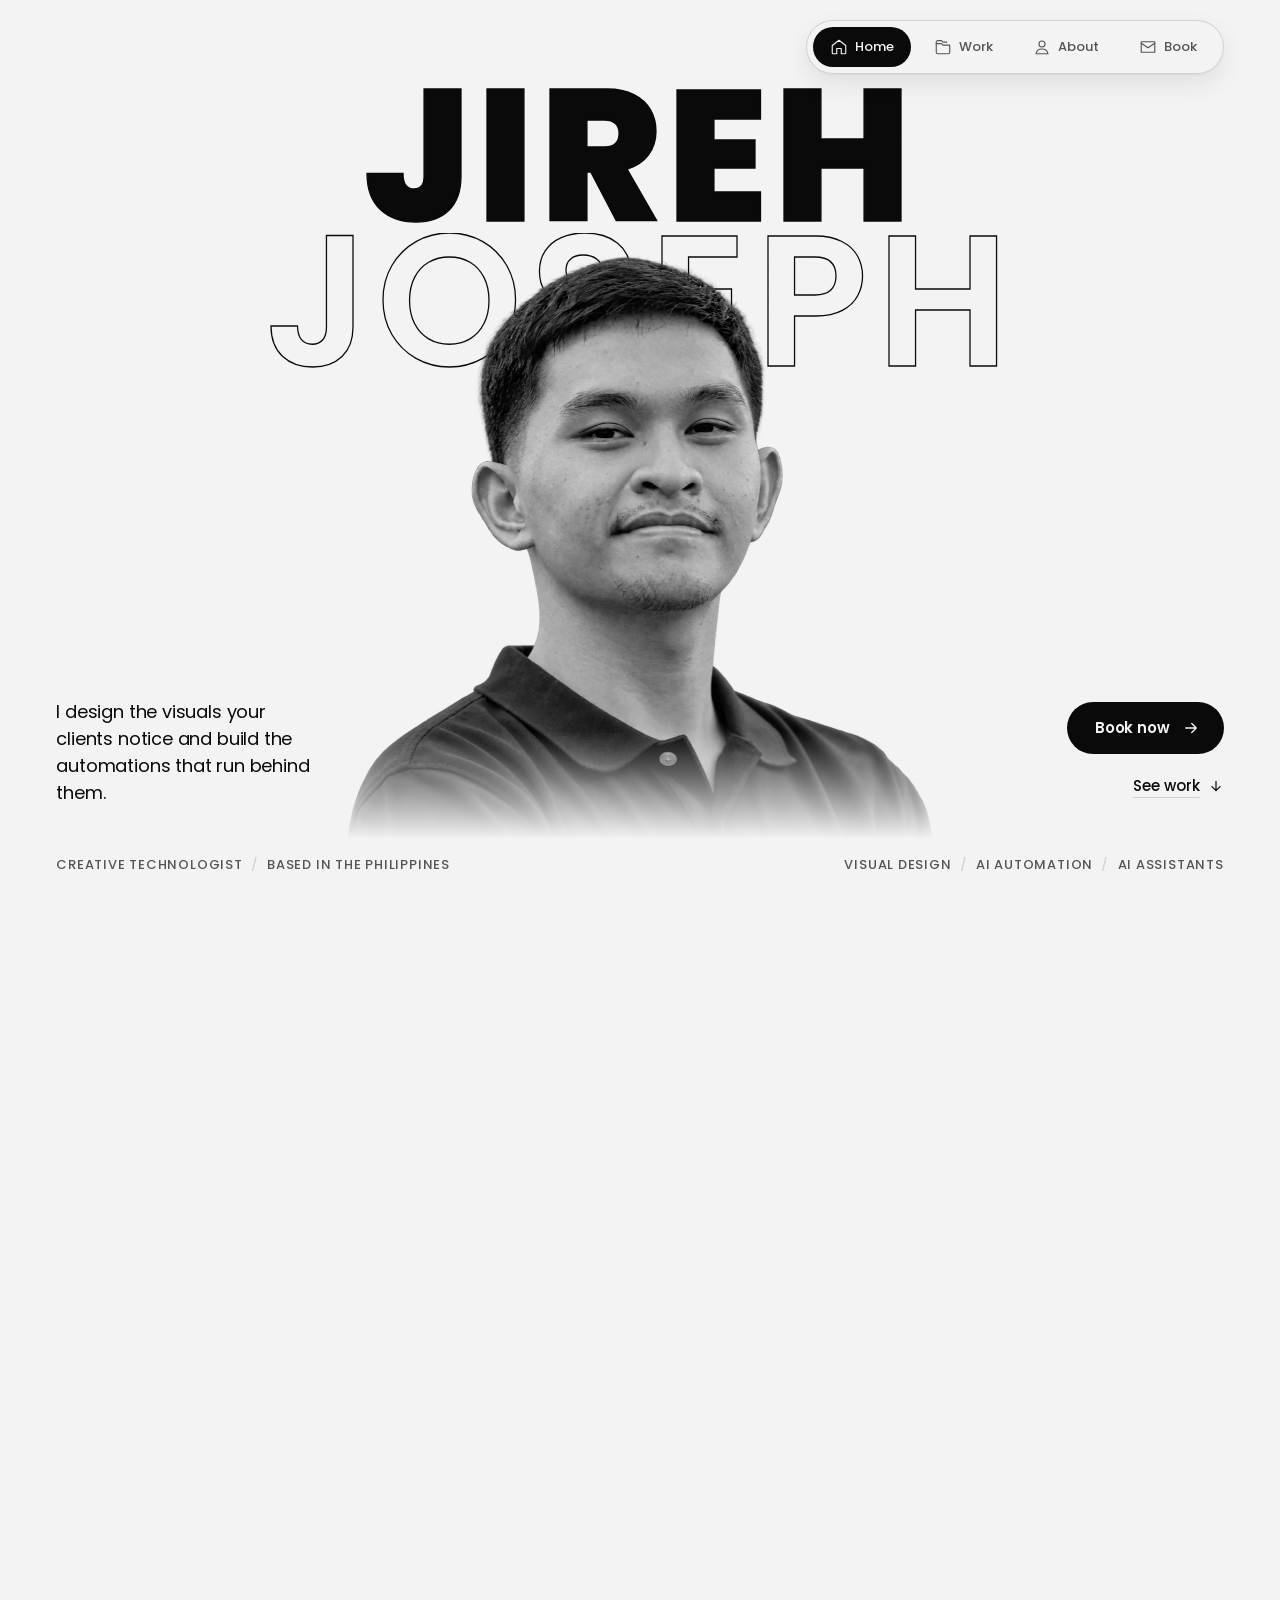
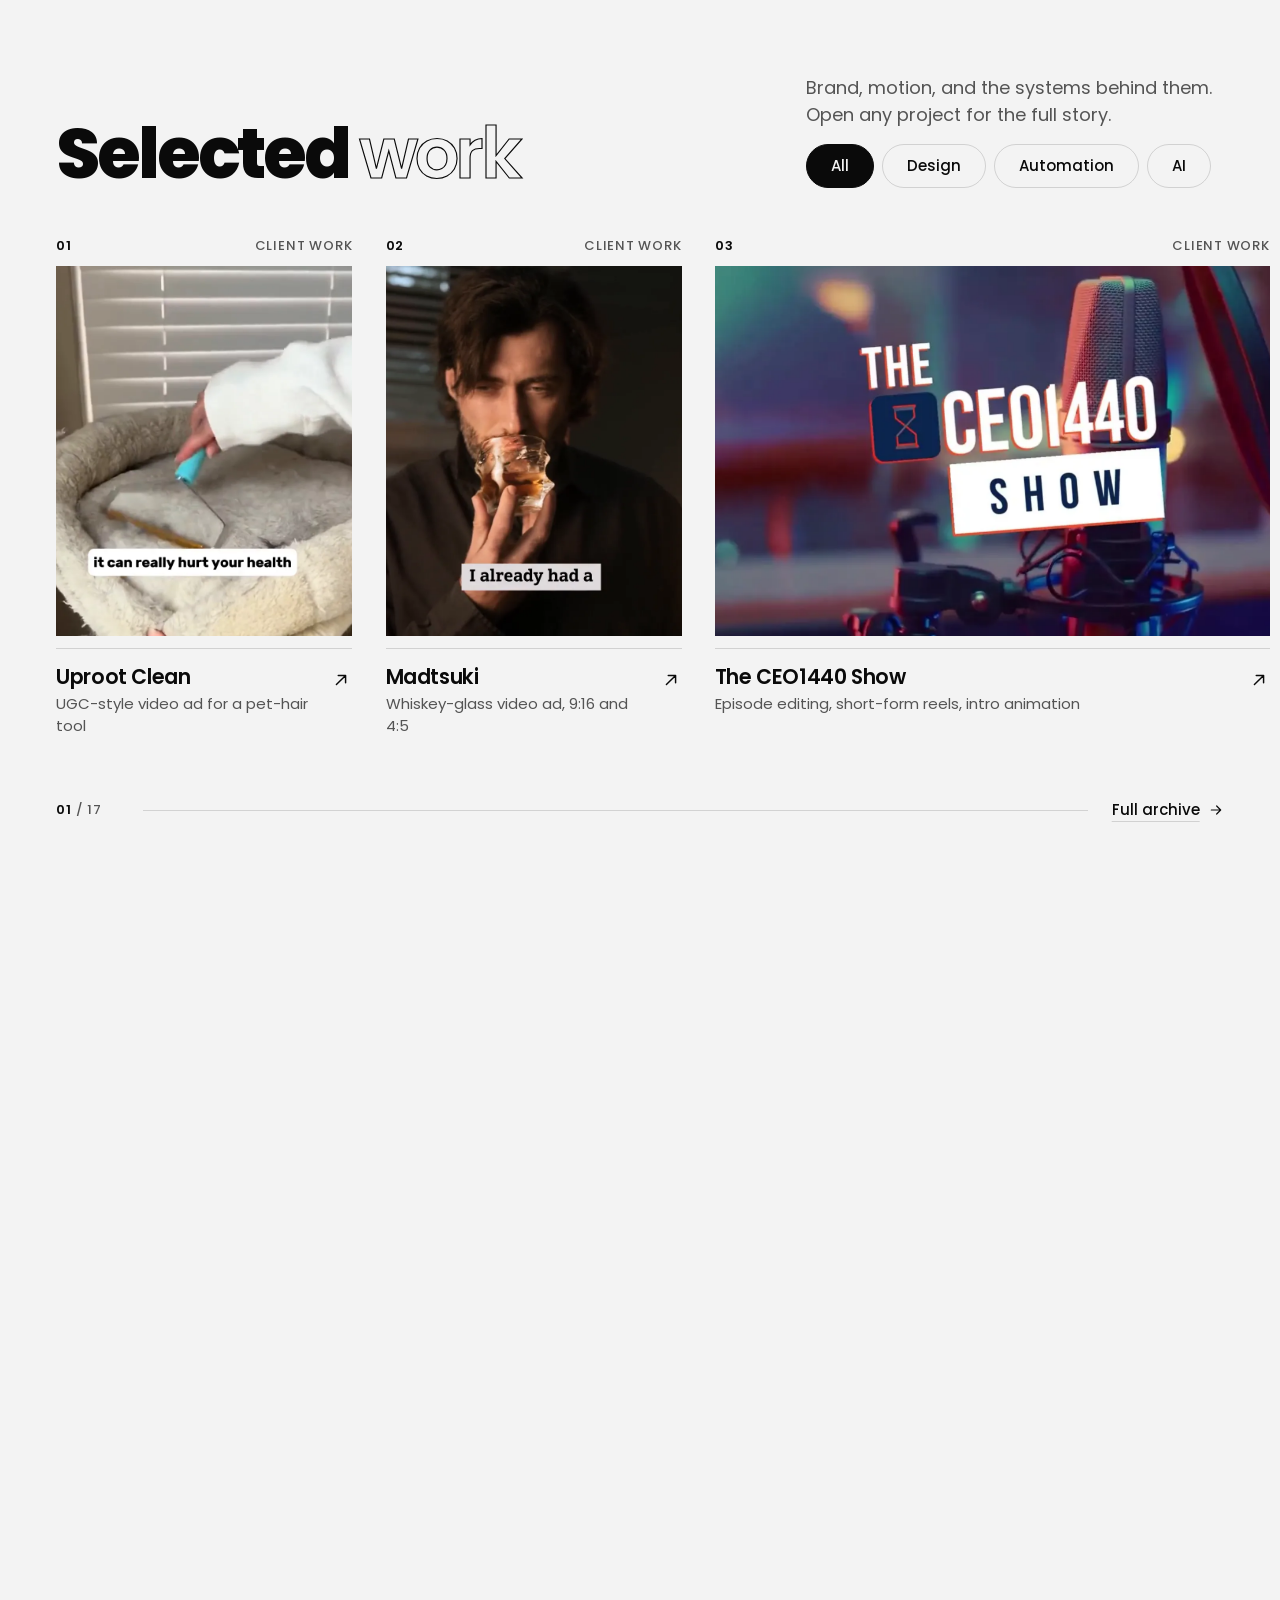
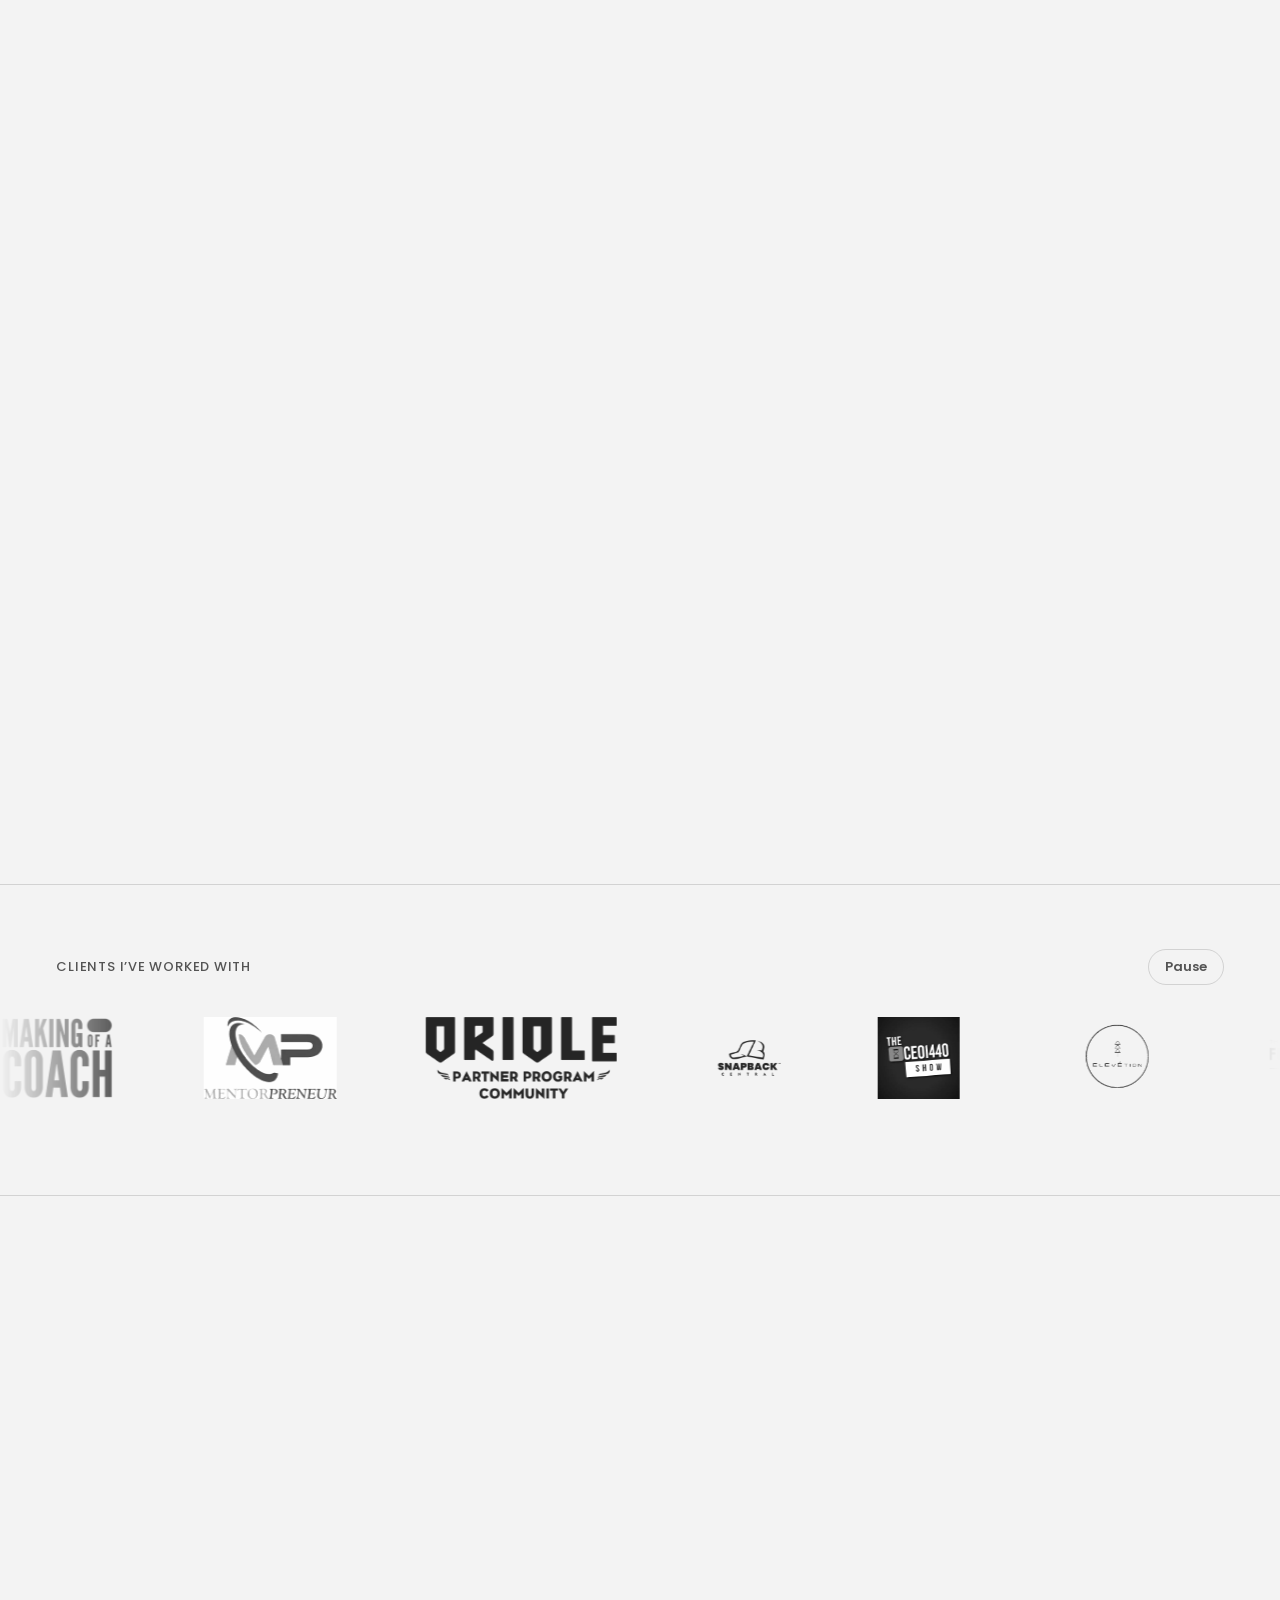
==== commit a4749c1a: "Connect contact form to Web3Forms Messages now send directly to the inbox instead of opening the vis" ====
--- a/index.html
+++ b/index.html
@@ -253,7 +253,13 @@
           </div>
 
           <!-- data-endpoint: paste a Formspree/Web3Forms URL to send directly. Empty = opens the visitor's email app with the message filled in. -->
-          <form class="form" data-contact-form data-endpoint="" novalidate data-reveal>
+          <form class="form" data-contact-form data-endpoint="https://api.web3forms.com/submit" novalidate data-reveal>
+            <!-- Web3Forms: delivers to Jireh's inbox. The access key is public by design (it can only send to him). -->
+            <input type="hidden" name="access_key" value="a097226c-15ca-4b65-87f4-de411dbbc654" />
+            <input type="hidden" name="subject" value="New project inquiry from your portfolio" />
+            <input type="hidden" name="from_name" value="Jireh Joseph portfolio" />
+            <!-- Spam trap: bots tick it, people never see it. -->
+            <input type="checkbox" name="botcheck" class="sr-only" tabindex="-1" autocomplete="off" aria-hidden="true" />
             <div class="field">
               <label for="f-name">Your name</label>
               <input id="f-name" name="name" type="text" autocomplete="name" required aria-describedby="f-name-err" />
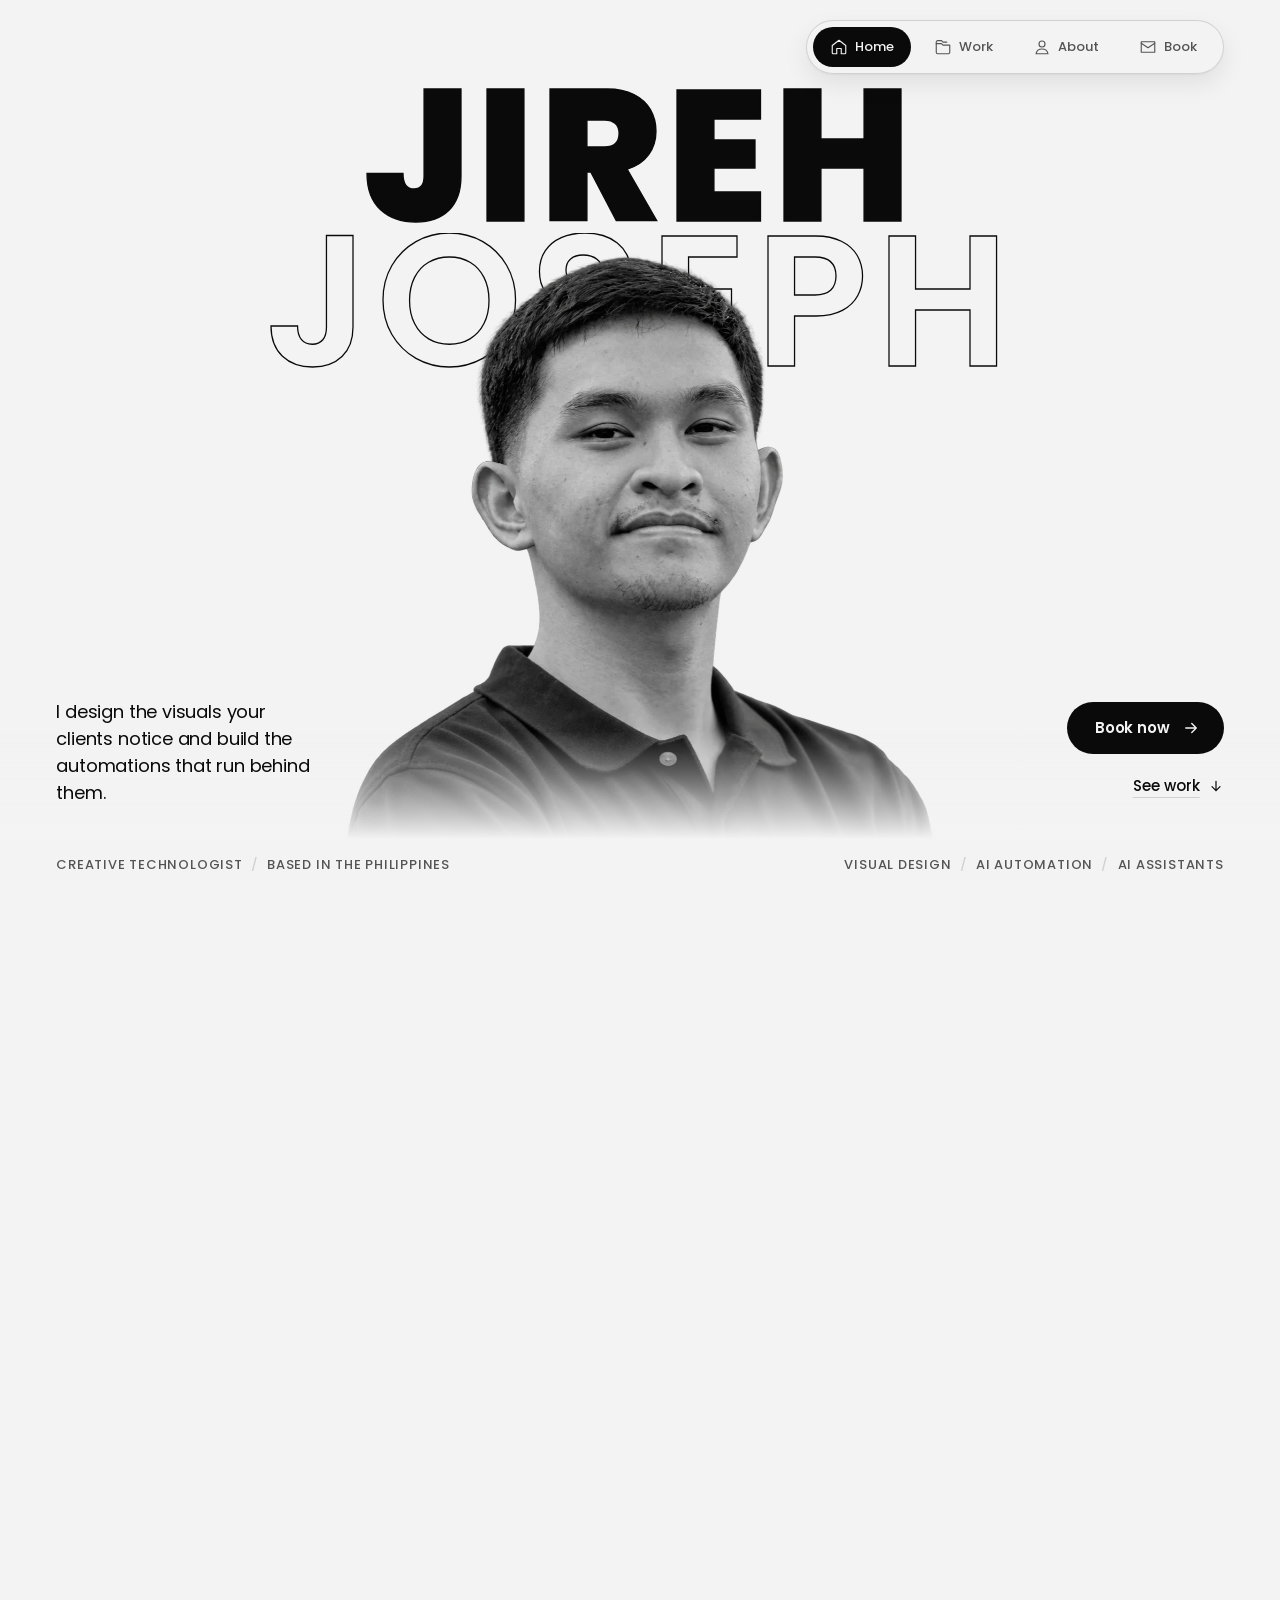
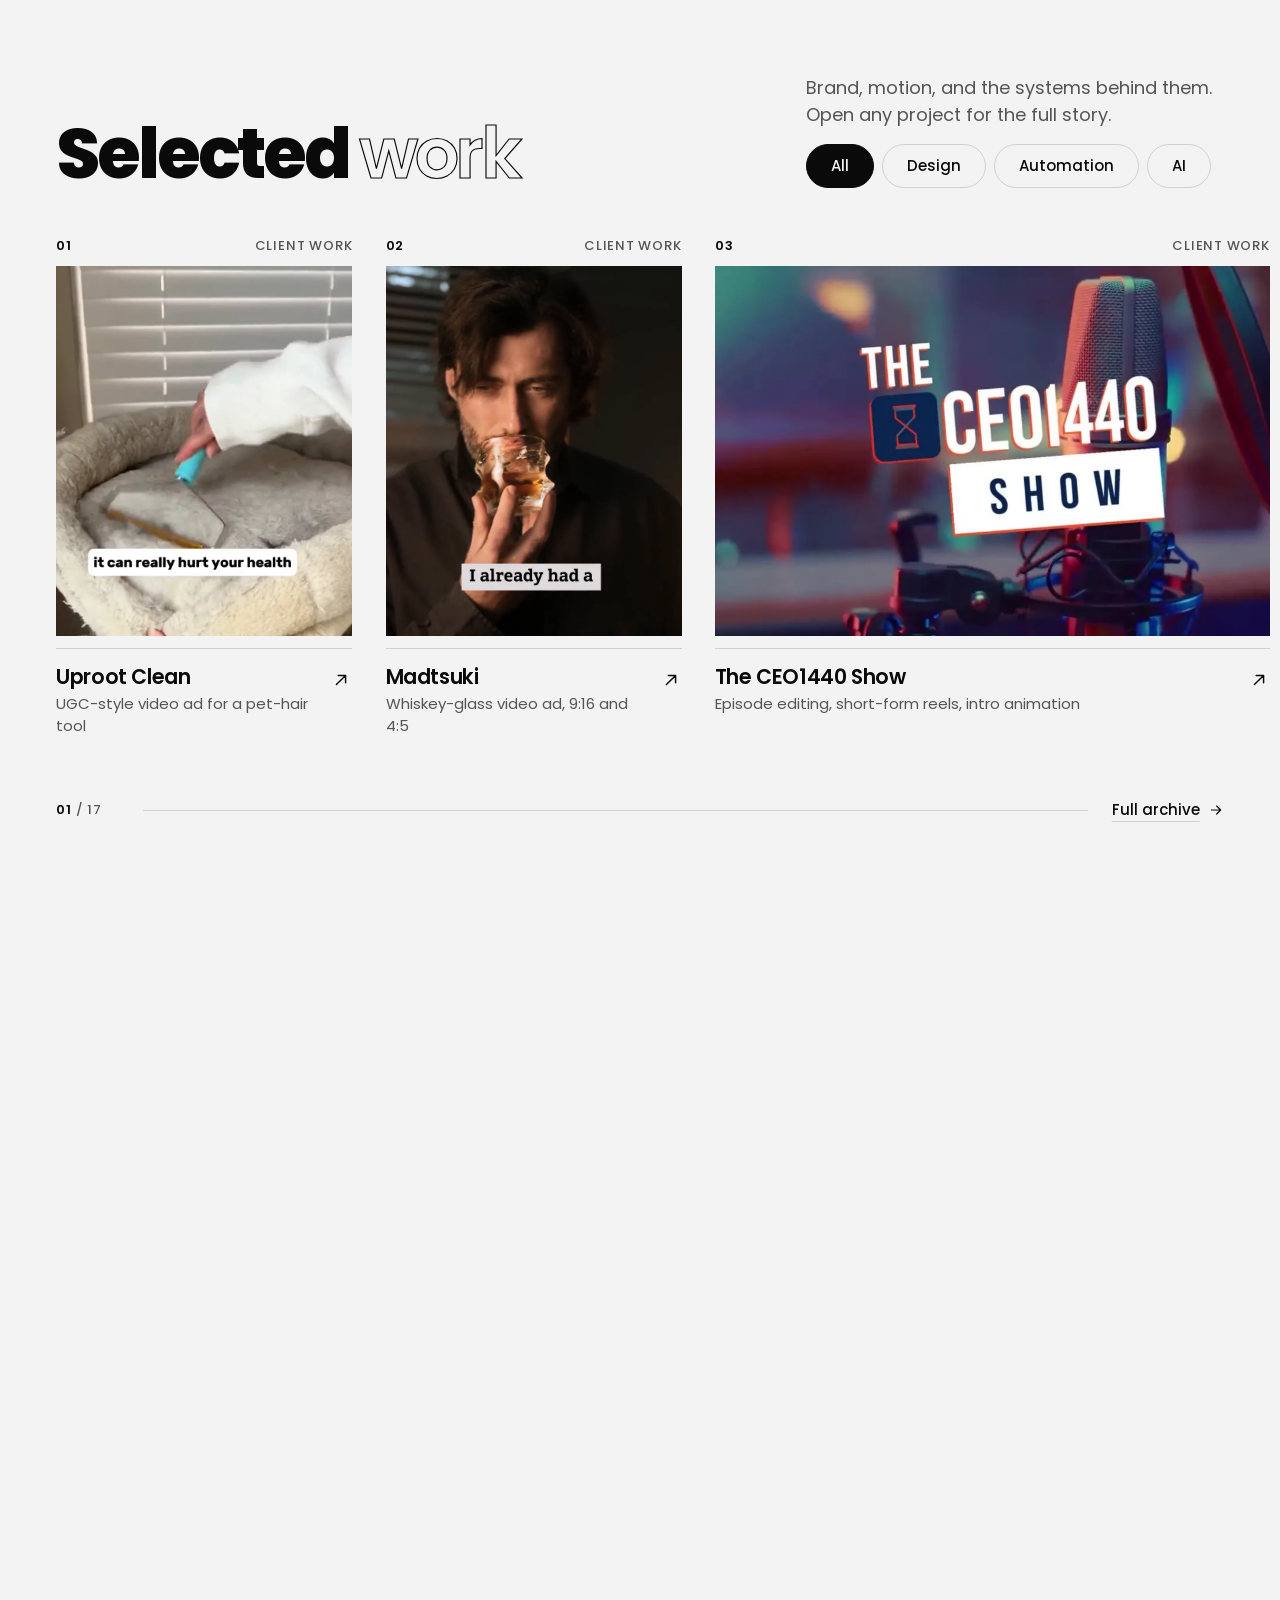
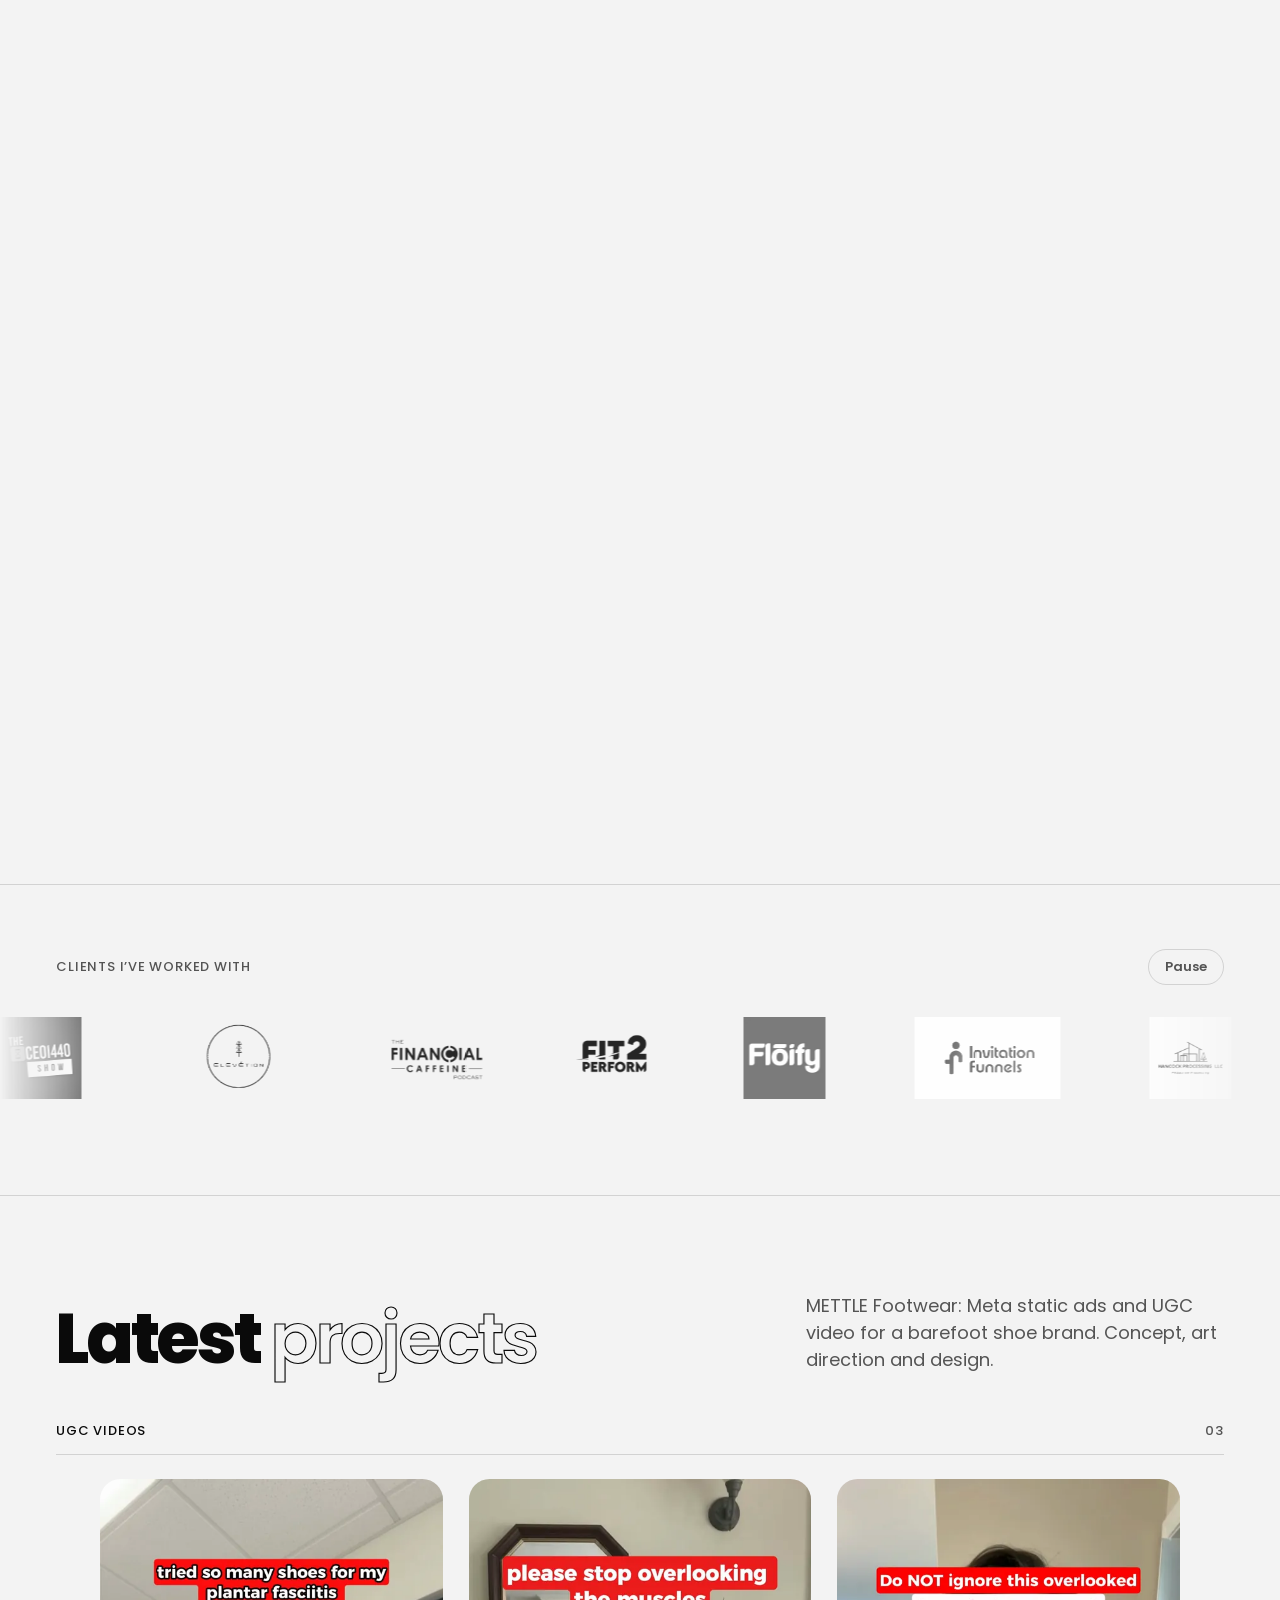
==== commit ca48a915: "Add Latest Projects section: METTLE Footwear ads and UGC videos Twelve Meta static ads in a 4:5 grid" ====
--- a/index.html
+++ b/index.html
@@ -26,7 +26,7 @@
     <link rel="preload" href="assets/fonts/poppins-500.woff2" as="font" type="font/woff2" crossorigin />
     <link rel="preload" href="assets/fonts/poppins-400.woff2" as="font" type="font/woff2" crossorigin />
     <link rel="preload" as="image" href="assets/jireh-portrait-cutout.webp" fetchpriority="high" />
-    <link rel="stylesheet" href="site.css?v=32" />
+    <link rel="stylesheet" href="site.css?v=33" />
   </head>
   <body>
     <a class="skip-link" href="#main">Skip to content</a>
@@ -147,6 +147,51 @@
               <li><img src="assets/clients/mentorpreneur.webp" alt="Mentorpreneur" loading="lazy" decoding="async" /></li>
               <li class="is-negative"><img src="assets/clients/oriole.webp" alt="Oriole" loading="lazy" decoding="async" /></li>
               <li class="is-negative"><img src="assets/clients/snapback-central.webp" alt="Snapback Central" loading="lazy" decoding="async" /></li>
+          </ul>
+        </div>
+      </section>
+
+      <!-- ================= LATEST PROJECTS (METTLE Footwear) ================= -->
+      <!-- UGC videos play muted only while on screen; statics open full size in the ad lightbox (site.js). -->
+      <section class="section latest" id="latest" aria-labelledby="latest-title" data-latest>
+        <header class="section__head" data-reveal>
+          <h2 class="section__title" id="latest-title">Latest <span class="outline">projects</span></h2>
+          <p class="section__intro">METTLE Footwear: Meta static ads and UGC video for a barefoot shoe brand. Concept, art direction and design.</p>
+        </header>
+
+        <div class="latest__group">
+          <div class="latest__label" data-reveal><h3>UGC videos</h3><span>03</span></div>
+          <ul class="ugc" role="list">
+            <li class="ugc__card" data-reveal style="--reveal-delay:0ms">
+              <video class="ugc__video" src="assets/projects/mettle/ugc/ugc-1.mp4" poster="assets/projects/mettle/ugc/ugc-1-poster.webp" muted loop playsinline preload="none" aria-label="METTLE Footwear UGC video 1"></video>
+              <button type="button" class="ugc__sound" data-ugc-sound aria-pressed="false"><span>Sound on</span></button>
+            </li>
+            <li class="ugc__card" data-reveal style="--reveal-delay:90ms">
+              <video class="ugc__video" src="assets/projects/mettle/ugc/ugc-2.mp4" poster="assets/projects/mettle/ugc/ugc-2-poster.webp" muted loop playsinline preload="none" aria-label="METTLE Footwear UGC video 2"></video>
+              <button type="button" class="ugc__sound" data-ugc-sound aria-pressed="false"><span>Sound on</span></button>
+            </li>
+            <li class="ugc__card" data-reveal style="--reveal-delay:180ms">
+              <video class="ugc__video" src="assets/projects/mettle/ugc/ugc-3.mp4" poster="assets/projects/mettle/ugc/ugc-3-poster.webp" muted loop playsinline preload="none" aria-label="METTLE Footwear UGC video 3"></video>
+              <button type="button" class="ugc__sound" data-ugc-sound aria-pressed="false"><span>Sound on</span></button>
+            </li>
+          </ul>
+        </div>
+
+        <div class="latest__group">
+          <div class="latest__label" data-reveal><h3>Meta static ads</h3><span>12</span></div>
+          <ul class="ads" role="list" data-ads>
+            <li data-reveal><button type="button" class="ad" data-ad="assets/projects/mettle/ads/under-the-table.webp"><img src="assets/projects/mettle/ads/under-the-table-sm.webp" alt="Ad: Shoes you won't hide under the table. A METTLE shoe served on a dinner plate." width="600" height="750" loading="lazy" decoding="async" /></button></li>
+            <li data-reveal><button type="button" class="ad" data-ad="assets/projects/mettle/ads/run-your-hand-inside.webp"><img src="assets/projects/mettle/ads/run-your-hand-inside-sm.webp" alt="Ad: Run your hand inside. A hand slides into the shoe on a wooden floor." width="600" height="750" loading="lazy" decoding="async" /></button></li>
+            <li data-reveal><button type="button" class="ad" data-ad="assets/projects/mettle/ads/everything-stacks.webp"><img src="assets/projects/mettle/ads/everything-stacks-sm.webp" alt="Ad: Everything stacks on your feet. Wooden blocks labelled back, hips, knees, ankles on a shoe." width="600" height="750" loading="lazy" decoding="async" /></button></li>
+            <li data-reveal><button type="button" class="ad" data-ad="assets/projects/mettle/ads/more-foot-on-the-ground.webp"><img src="assets/projects/mettle/ads/more-foot-on-the-ground-sm.webp" alt="Ad: More of your foot on the ground. The sole beside a wet footprint on slate." width="600" height="750" loading="lazy" decoding="async" /></button></li>
+            <li data-reveal><button type="button" class="ad" data-ad="assets/projects/mettle/ads/big-toe-alone.webp"><img src="assets/projects/mettle/ads/big-toe-alone-sm.webp" alt="Ad: We left the big toe alone. The shoe on kraft paper with a pencil." width="600" height="750" loading="lazy" decoding="async" /></button></li>
+            <li data-reveal><button type="button" class="ad" data-ad="assets/projects/mettle/ads/toes-arent-sardines.webp"><img src="assets/projects/mettle/ads/toes-arent-sardines-sm.webp" alt="Ad: Toes aren't sardines. A tin-label headline above the shoe on dark green." width="600" height="750" loading="lazy" decoding="async" /></button></li>
+            <li data-reveal><button type="button" class="ad" data-ad="assets/projects/mettle/ads/train-your-feet-first.webp"><img src="assets/projects/mettle/ads/train-your-feet-first-sm.webp" alt="Ad: Vacation days go long. Train your feet first. An illustrated travel poster with the shoe on a road." width="600" height="750" loading="lazy" decoding="async" /></button></li>
+            <li data-reveal><button type="button" class="ad" data-ad="assets/projects/mettle/ads/wakes-up-first.webp"><img src="assets/projects/mettle/ads/wakes-up-first-sm.webp" alt="Ad: Plantar fasciitis wakes up first. An alarm clock next to the black shoe." width="600" height="750" loading="lazy" decoding="async" /></button></li>
+            <li data-reveal><button type="button" class="ad" data-ad="assets/projects/mettle/ads/arch-support-left-out.webp"><img src="assets/projects/mettle/ads/arch-support-left-out-sm.webp" alt="Ad: We left the arch support out, on purpose. An exploded view of the shoe, insole and sole." width="600" height="750" loading="lazy" decoding="async" /></button></li>
+            <li data-reveal><button type="button" class="ad" data-ad="assets/projects/mettle/ads/trace-your-foot.webp"><img src="assets/projects/mettle/ads/trace-your-foot-sm.webp" alt="Ad: Trace your foot. Now trace your shoe. A hand tracing a foot outline on paper." width="600" height="750" loading="lazy" decoding="async" /></button></li>
+            <li data-reveal><button type="button" class="ad" data-ad="assets/projects/mettle/ads/tried-everything.webp"><img src="assets/projects/mettle/ads/tried-everything-sm.webp" alt="Ad: Things I tried for my foot pain. A handwritten checklist ending in wide toe box." width="600" height="750" loading="lazy" decoding="async" /></button></li>
+            <li data-reveal><button type="button" class="ad" data-ad="assets/projects/mettle/ads/walk-without-pain.webp"><img src="assets/projects/mettle/ads/walk-without-pain-sm.webp" alt="Ad: Walk without pain with METTLE. A hand holds the shoe over a cream poster." width="600" height="750" loading="lazy" decoding="async" /></button></li>
           </ul>
         </div>
       </section>
@@ -319,8 +364,21 @@
       <div class="viewer__body" data-viewer-body></div>
     </dialog>
 
+    <!-- Ad lightbox for the Latest Projects statics. -->
+    <dialog class="lightbox" data-lightbox aria-label="Ad preview">
+      <div class="lightbox__bar">
+        <p class="lightbox__count" data-lightbox-count></p>
+        <div class="viewer__controls">
+          <button type="button" class="icon-button" data-lightbox-prev aria-label="Previous ad"><svg viewBox="0 0 24 24" aria-hidden="true"><path d="M19 12H5M11 6l-6 6 6 6"/></svg></button>
+          <button type="button" class="icon-button" data-lightbox-next aria-label="Next ad"><svg viewBox="0 0 24 24" aria-hidden="true"><path d="M5 12h14M13 6l6 6-6 6"/></svg></button>
+          <button type="button" class="icon-button icon-button--close" data-lightbox-close aria-label="Close preview"><svg viewBox="0 0 24 24" aria-hidden="true"><path d="M6 6l12 12M18 6 6 18"/></svg></button>
+        </div>
+      </div>
+      <figure class="lightbox__stage"><img data-lightbox-img alt="" width="1080" height="1350" /></figure>
+    </dialog>
+
     <script src="projects-data.js?v=7" defer></script>
 
-    <script src="site.js?v=29" defer></script>
+    <script src="site.js?v=30" defer></script>
   </body>
 </html>
--- a/site.css
+++ b/site.css
@@ -324,6 +324,62 @@
   .ticker { -webkit-mask-image: none; mask-image: none; padding: 0 var(--s-5); }
   .ticker__set { flex-wrap: wrap; justify-content: center; row-gap: var(--s-6); animation: none; }
   .ticker__set[aria-hidden="true"] { display: none; }
+}
+
+/* ---- Latest projects (METTLE Footwear) ----------------------------------- */
+.latest { padding-top: var(--s-9); }
+.latest__group + .latest__group { margin-top: var(--s-8); }
+.latest__label { display: flex; align-items: baseline; justify-content: space-between; gap: var(--s-4); margin-bottom: var(--s-5); padding-bottom: var(--s-3); border-bottom: 1px solid var(--line); color: var(--graphite); font-size: var(--text-label); font-weight: 500; letter-spacing: .06em; text-transform: uppercase; }
+.latest__label h3 { font: inherit; color: var(--ink); }
+.latest__label span { font-variant-numeric: tabular-nums; }
+
+/* UGC: three phone-shaped cards. */
+.ugc { display: grid; grid-template-columns: repeat(3, minmax(0, 1fr)); gap: clamp(16px, 2vw, 32px); margin: 0 auto; padding: 0; list-style: none; max-width: 1080px; }
+.ugc__card { position: relative; aspect-ratio: 9 / 16; overflow: hidden; border-radius: clamp(16px, 1.6vw, 24px); background: #E6E6E6; }
+.ugc__video { display: block; width: 100%; height: 100%; object-fit: cover; }
+.ugc__sound { position: absolute; left: 50%; bottom: var(--s-4); translate: -50% 0; min-height: 44px; padding: 0 var(--s-5); border: 0; border-radius: 999px; background: rgba(10, 10, 10, .72); -webkit-backdrop-filter: blur(8px); backdrop-filter: blur(8px); color: #F3F3F3; font: 600 14px/1 var(--font); cursor: pointer; transition: opacity var(--dur-ui) var(--ease-out), transform var(--dur-press) var(--ease-out); }
+.ugc__sound:active { transform: scale(.96); }
+.ugc__sound:focus-visible { outline-color: #F3F3F3; }
+/* Once the sound is on, native controls take over (seek, pause, volume). */
+.ugc__card.is-live .ugc__sound { opacity: 0; pointer-events: none; }
+
+/* Statics: 4:5 grid, click to open full size. */
+.ads { display: grid; grid-template-columns: repeat(4, minmax(0, 1fr)); gap: clamp(12px, 1.6vw, 24px); margin: 0; padding: 0; list-style: none; }
+.ad { display: block; width: 100%; padding: 0; border: 0; border-radius: 12px; overflow: hidden; background: #E6E6E6; cursor: zoom-in; transition: transform 300ms var(--ease-out), box-shadow 300ms var(--ease-out); }
+.ad img { display: block; width: 100%; height: auto; aspect-ratio: 4 / 5; object-fit: cover; }
+.ad:active { transform: scale(.98); }
+@media (hover: hover) and (pointer: fine) and (prefers-reduced-motion: no-preference) {
+  .ad:hover { transform: translate3d(0, -6px, 0); box-shadow: 0 18px 40px -18px rgba(10, 10, 10, .35); }
+}
+
+/* Lightbox: dark full-screen stage, ad fitted to the viewport. */
+.lightbox { width: 100vw; max-width: none; height: 100dvh; max-height: none; margin: 0; padding: 0; border: 0; background: #0A0A0A; color: #F3F3F3; overscroll-behavior: contain; opacity: 1; transition: opacity 200ms var(--ease-out), overlay 200ms allow-discrete, display 200ms allow-discrete; }
+.lightbox[open] { display: grid; grid-template-rows: auto minmax(0, 1fr); }
+@starting-style { .lightbox[open] { opacity: 0; } }
+.lightbox.is-closing { opacity: 0; }
+.lightbox::backdrop { background: rgba(10, 10, 10, .6); }
+.lightbox__bar { display: flex; align-items: center; justify-content: space-between; gap: var(--s-4); padding: var(--s-4) var(--gutter-right); }
+.lightbox__count { color: #A6A6A6; font-size: var(--text-label); font-weight: 500; letter-spacing: .06em; font-variant-numeric: tabular-nums; }
+.lightbox .icon-button { border-color: rgba(243, 243, 243, .2); color: #F3F3F3; }
+.lightbox .icon-button--close { background: #F3F3F3; border-color: #F3F3F3; color: #0A0A0A; }
+@media (hover: hover) and (pointer: fine) { .lightbox .icon-button:not(.icon-button--close):hover { background: rgba(243, 243, 243, .1); } }
+.lightbox :focus-visible { outline-color: #F3F3F3; }
+.lightbox__stage { display: grid; place-items: center; min-height: 0; margin: 0; padding: 0 var(--s-5) var(--s-5); }
+.lightbox__stage img { width: auto; height: auto; max-width: 100%; max-height: calc(100dvh - 100px); border-radius: 8px; transition: opacity 160ms var(--ease-out); }
+.lightbox__stage img.is-swapping { opacity: 0; }
+
+@media (max-width: 1023px) {
+  .ads { grid-template-columns: repeat(3, minmax(0, 1fr)); }
+}
+@media (max-width: 760px) {
+  .latest { padding-inline: var(--s-5); }
+  .ads { grid-template-columns: repeat(2, minmax(0, 1fr)); }
+  /* Phones: UGC becomes a swipe row so each video stays a usable size. */
+  .ugc { display: flex; gap: var(--s-4); margin-inline: calc(-1 * var(--s-5)); padding-inline: var(--s-5); overflow-x: auto; scroll-snap-type: x mandatory; scrollbar-width: none; }
+  .ugc::-webkit-scrollbar { display: none; }
+  .ugc__card { flex: 0 0 72%; scroll-snap-align: center; }
+  .lightbox__bar { padding-inline: var(--s-4); }
+  .lightbox__stage { padding: 0 var(--s-3) var(--s-3); }
 }
 
 /* ---- About ----------------------------------------------------------------
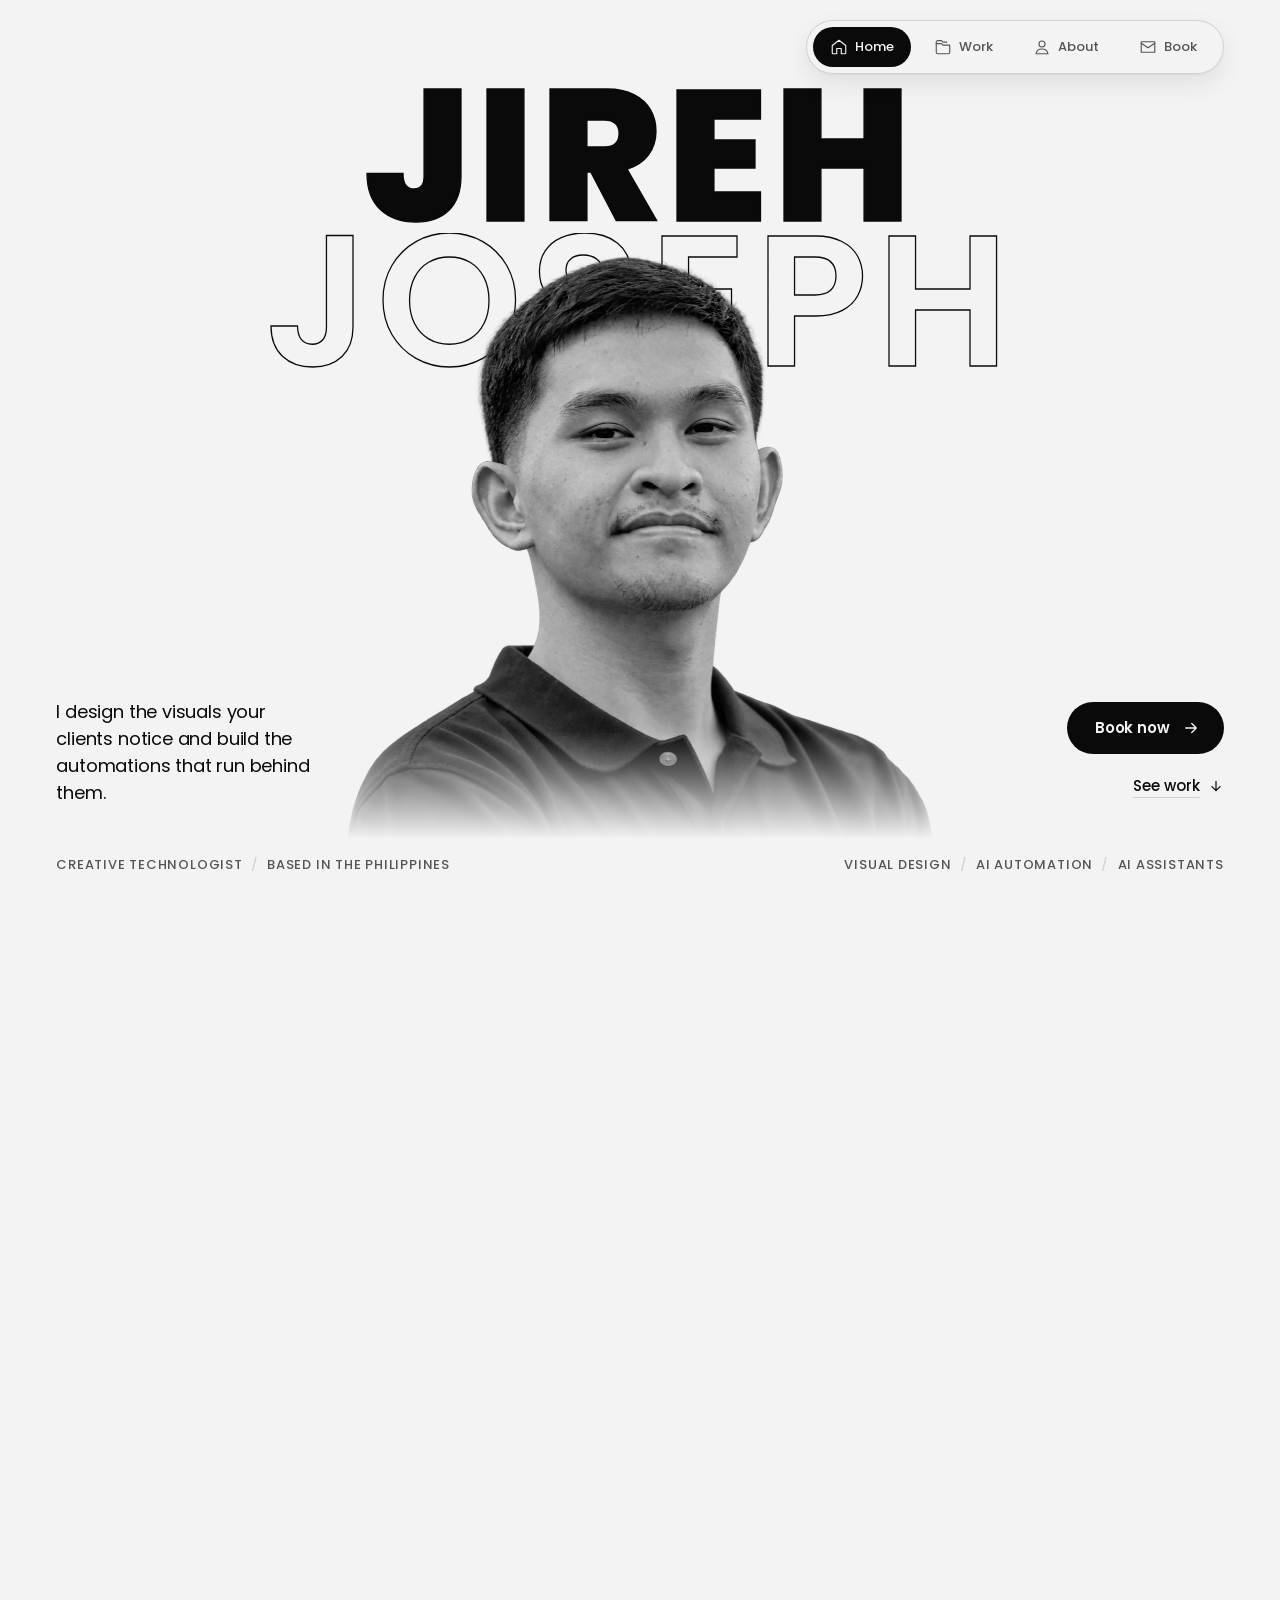
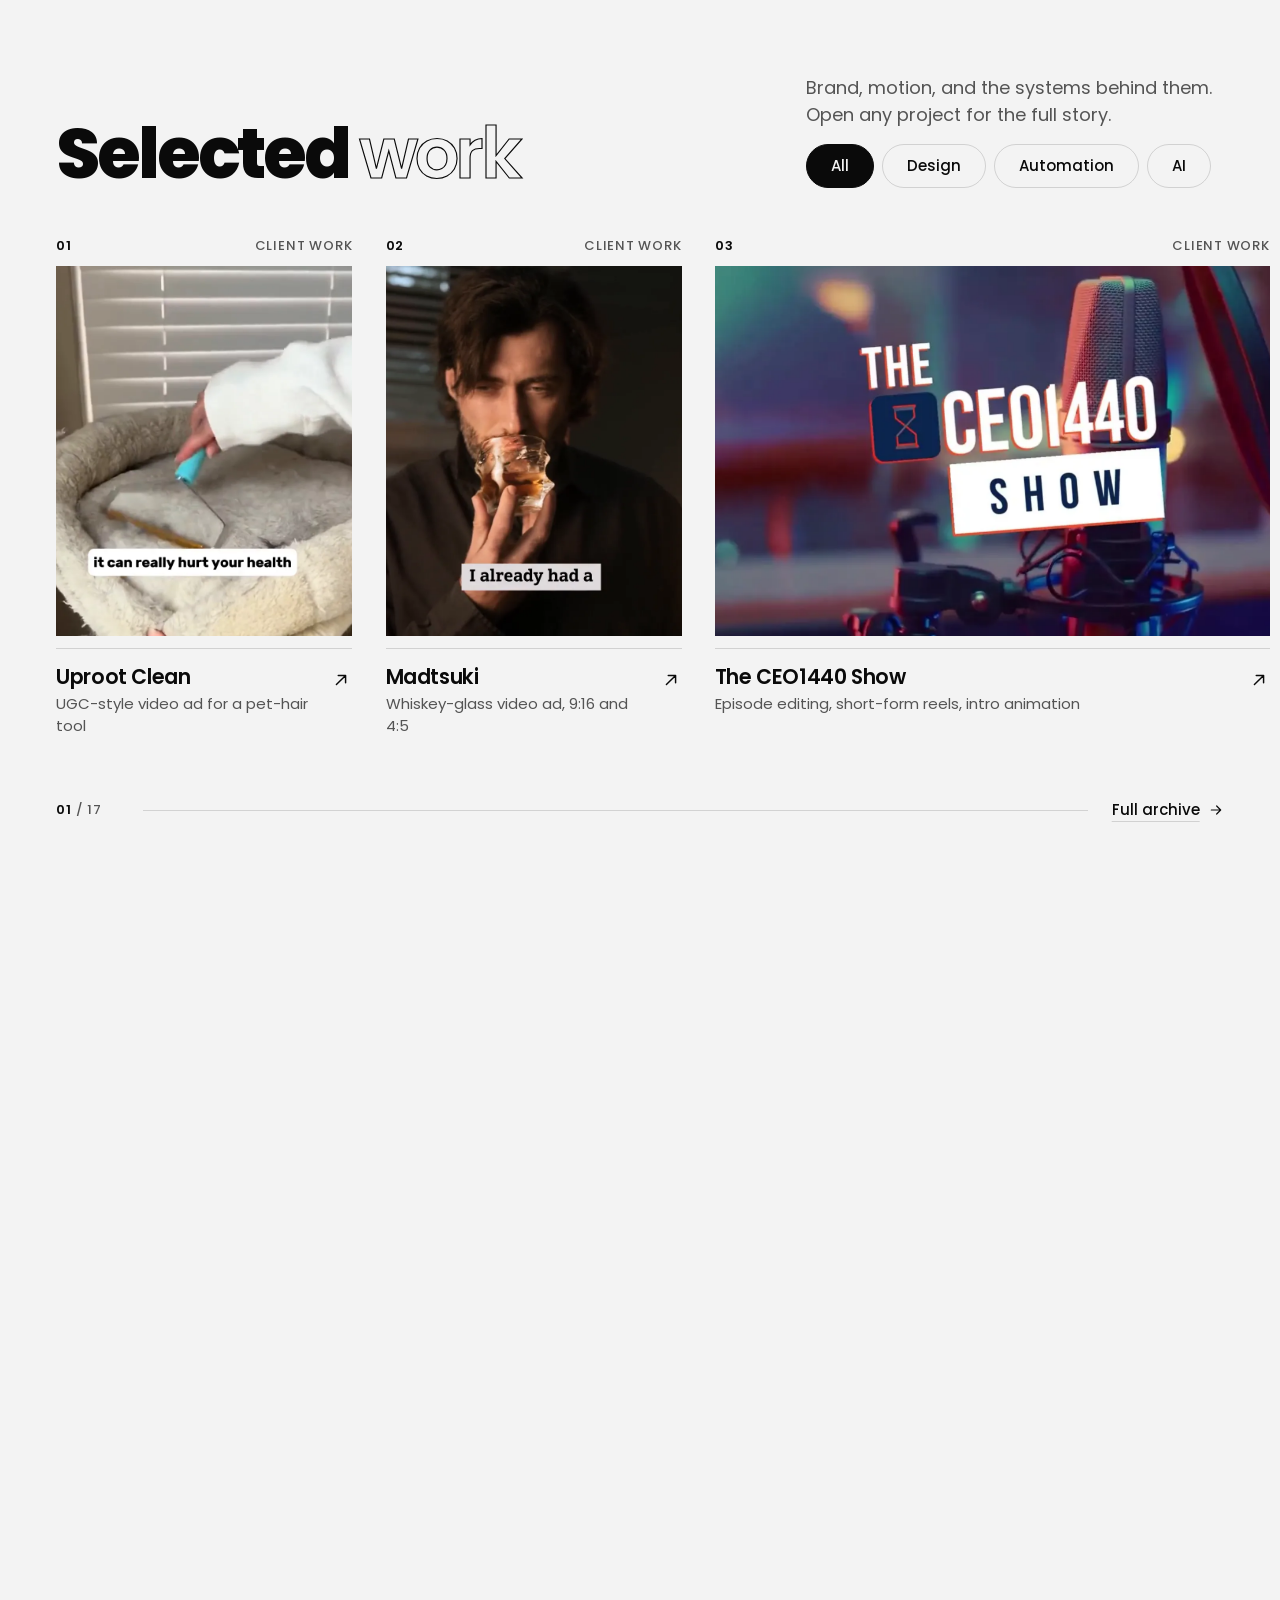
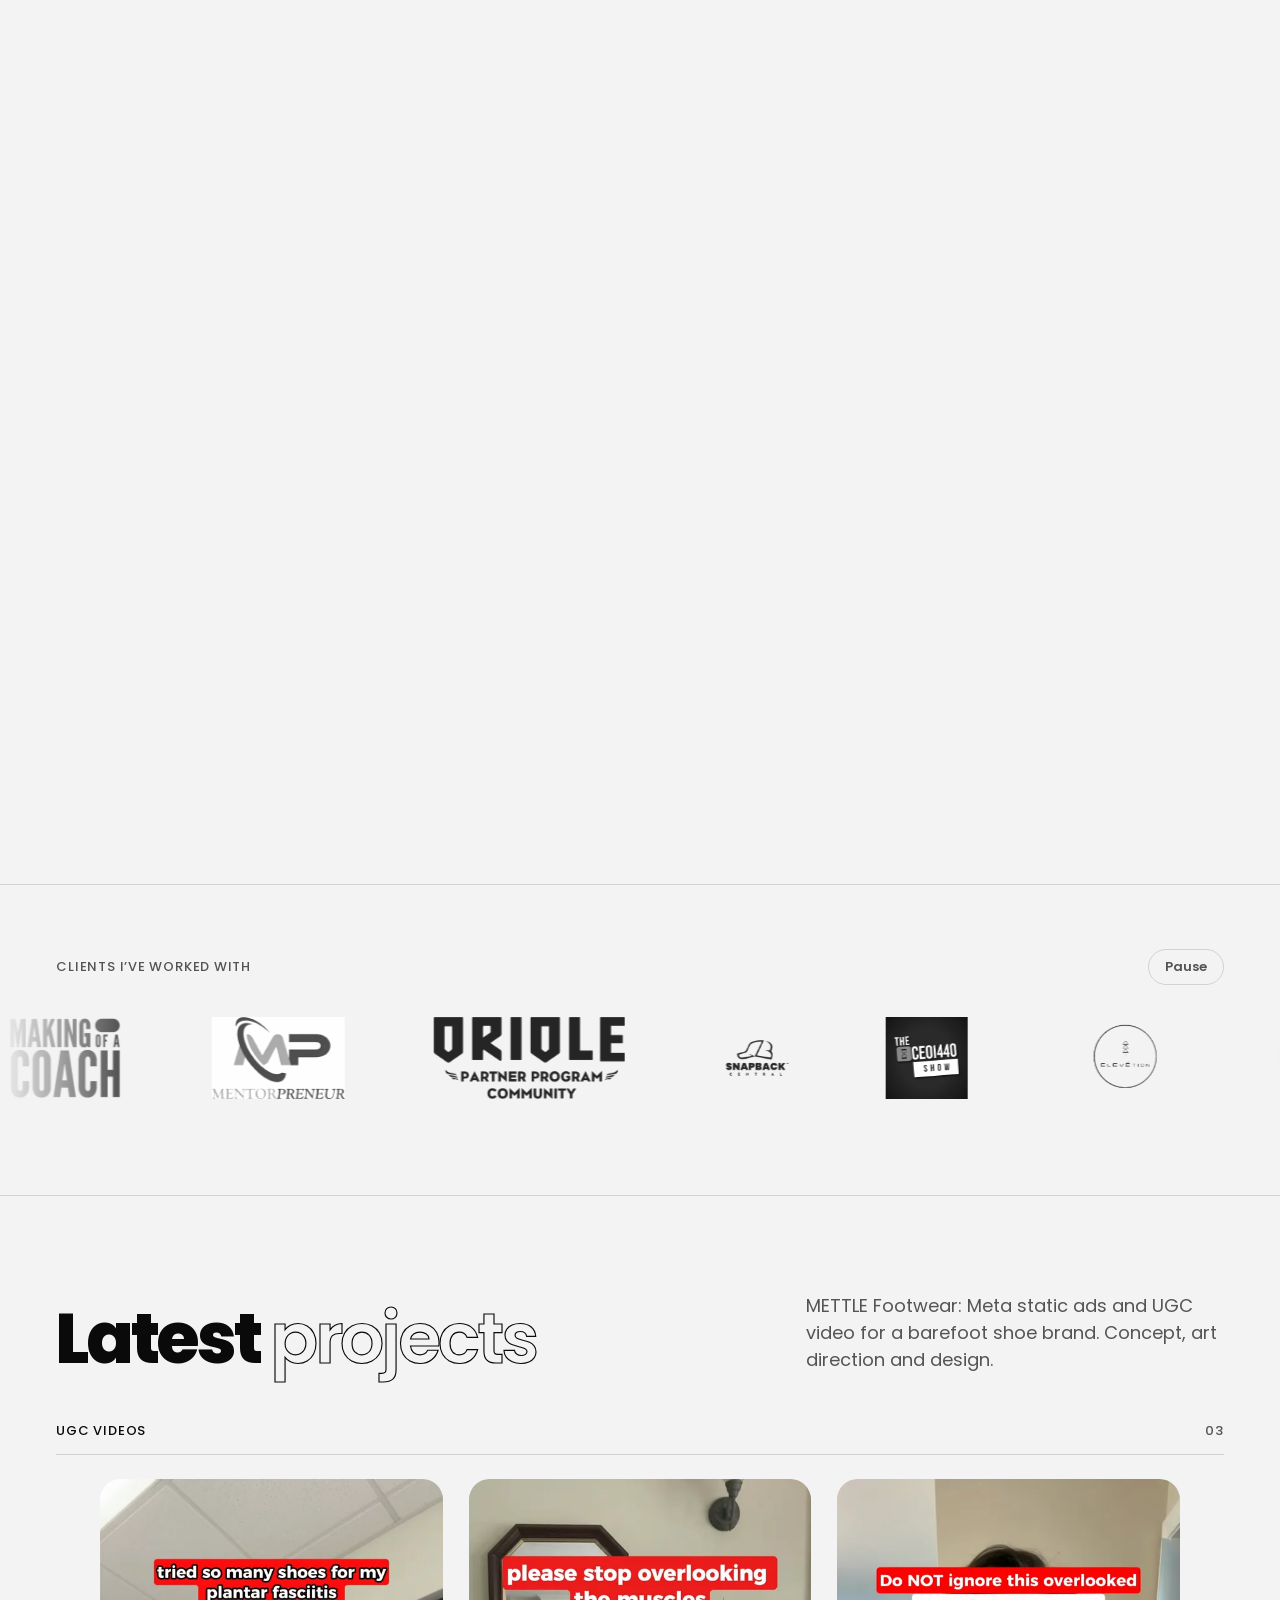
==== commit caeb3bb8: "Smooth out scrolling and fix nav highlight bounce Remove the About flick stop points that froze fast" ====
--- a/index.html
+++ b/index.html
@@ -26,7 +26,7 @@
     <link rel="preload" href="assets/fonts/poppins-500.woff2" as="font" type="font/woff2" crossorigin />
     <link rel="preload" href="assets/fonts/poppins-400.woff2" as="font" type="font/woff2" crossorigin />
     <link rel="preload" as="image" href="assets/jireh-portrait-cutout.webp" fetchpriority="high" />
-    <link rel="stylesheet" href="site.css?v=33" />
+    <link rel="stylesheet" href="site.css?v=34" />
   </head>
   <body>
     <a class="skip-link" href="#main">Skip to content</a>
@@ -379,6 +379,6 @@
 
     <script src="projects-data.js?v=7" defer></script>
 
-    <script src="site.js?v=30" defer></script>
+    <script src="site.js?v=31" defer></script>
   </body>
 </html>
--- a/site.css
+++ b/site.css
@@ -429,11 +429,11 @@
   .about__stat dt { font-size: 12px; }
   /* Scroll room for the floating stage, then the right-hand column. */
   .about__flow { position: relative; z-index: 1; margin-top: -100svh; }
-  .about__room { display: block; position: relative; height: 260svh; }
+  .about__room { display: block; position: relative; height: 170svh; }
   /* Marks the moment the facts are all on screen (a stop point for fast flicks, see site.js). */
   .about__snap { position: absolute; top: 45svh; left: 0; width: 1px; height: 1px; }
   .about__steps { margin-left: calc(var(--rail-clear) + var(--side-inset) + var(--side-w) + var(--s-9)); padding: 0 var(--gutter-right) 12vh 0; }
-  .about__step { min-height: 80vh; padding: var(--s-8) 0; }
+  .about__step { min-height: 64vh; padding: var(--s-8) 0; }
 }
 
 .services { display: grid; margin: 0; }
@@ -587,7 +587,7 @@
 .ink + .book { border-top: 1px solid rgba(243, 243, 243, .12); }
 
 /* The stage starts on paper; the flood path turns it black. */
-.drop { --paper: #F3F3F3; --ink: #0A0A0A; position: relative; height: 290svh; background: #0A0A0A; }
+.drop { --paper: #F3F3F3; --ink: #0A0A0A; position: relative; height: 220svh; background: #0A0A0A; }
 .drop__stage { position: sticky; top: 0; height: 100svh; overflow: hidden; background: #F3F3F3; }
 .drop__svg { position: absolute; inset: 0; width: 100%; height: 100%; overflow: visible; }
 .drop__ripples circle { fill: none; stroke: #0A0A0A; stroke-width: 1.5; opacity: 0; }
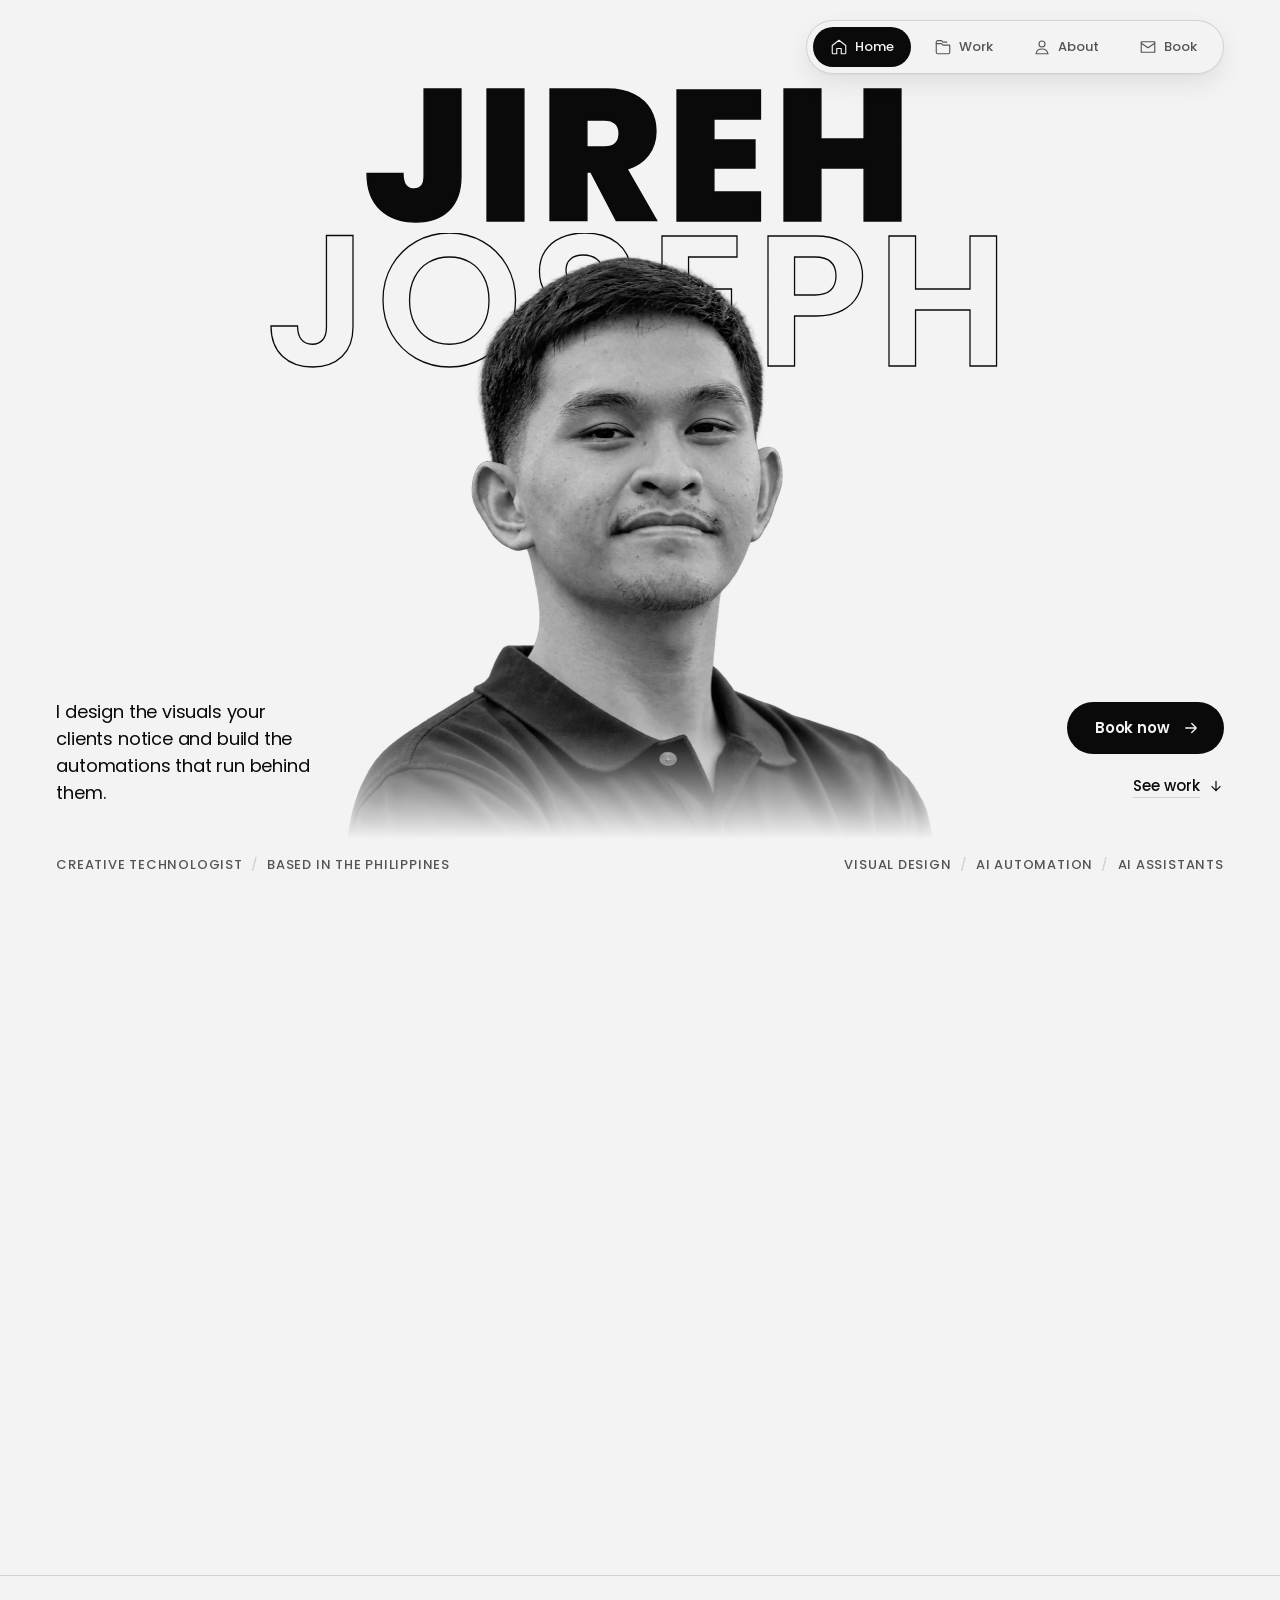
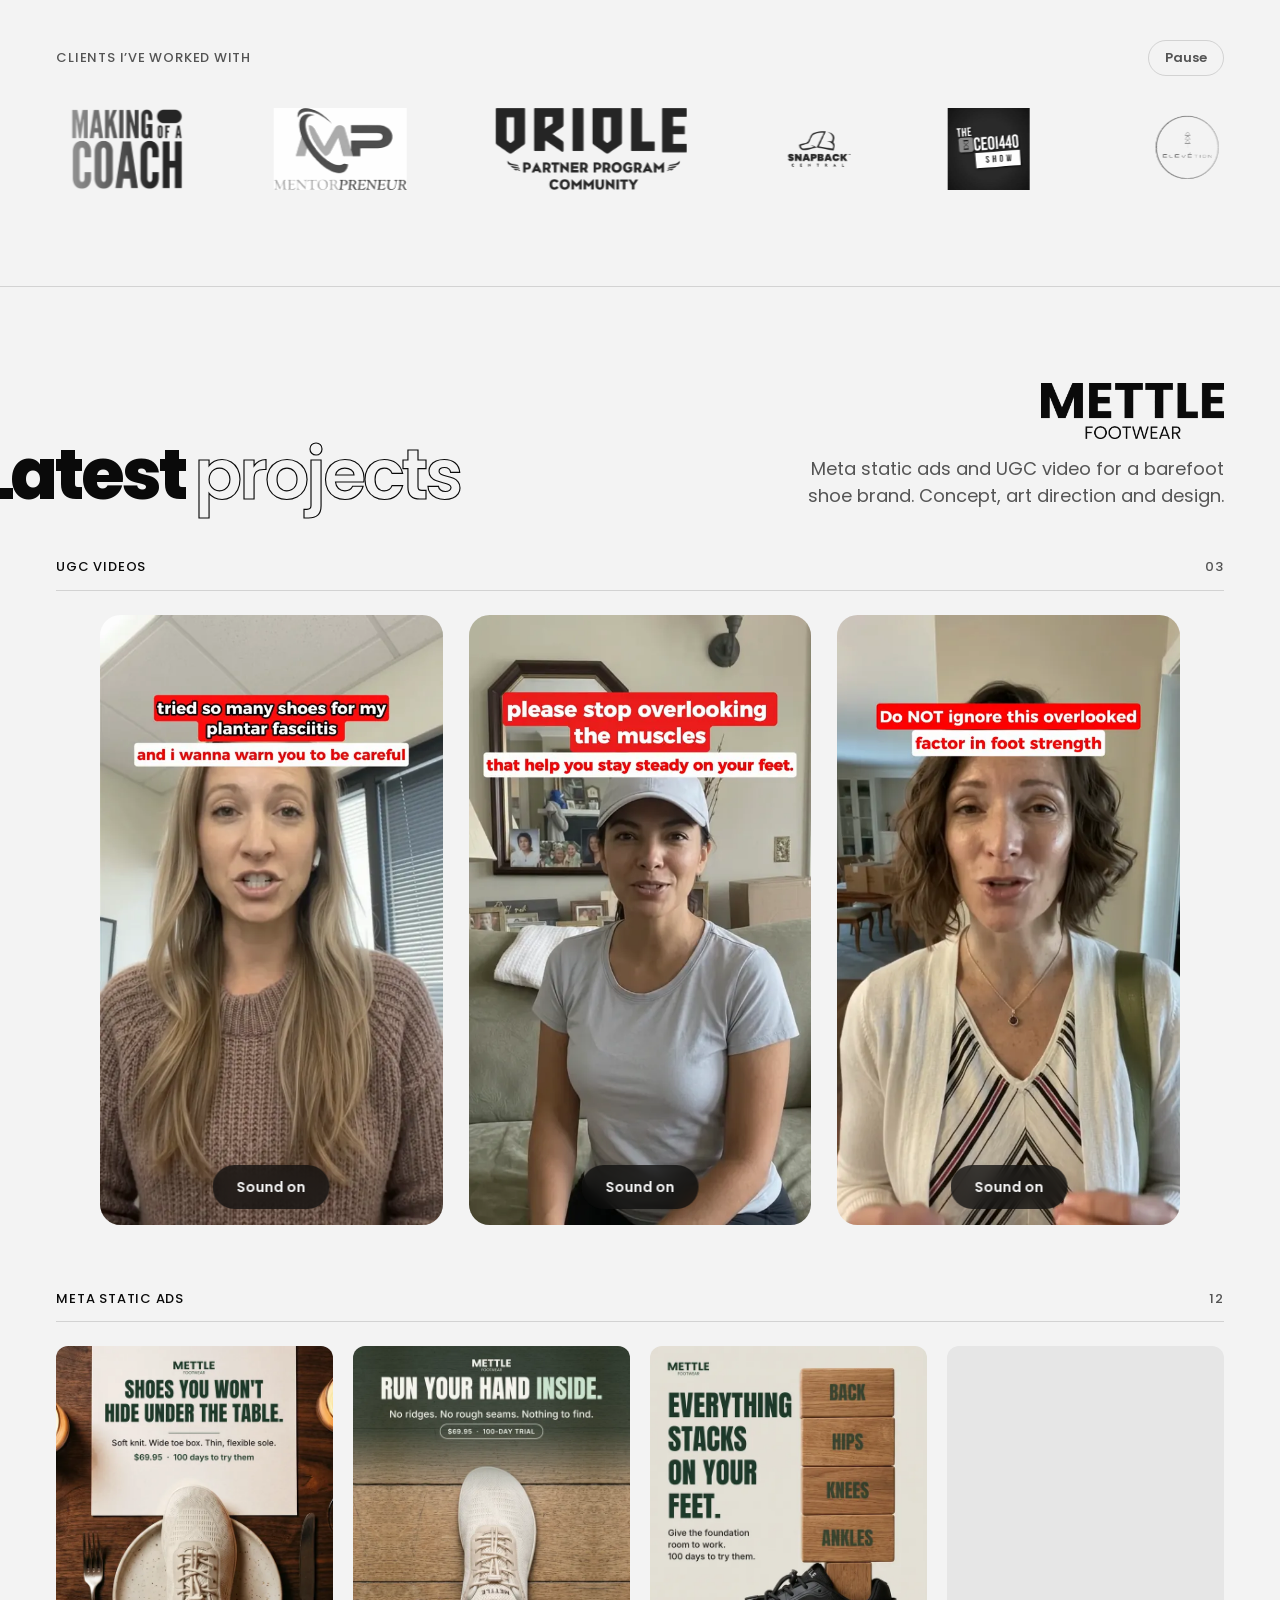
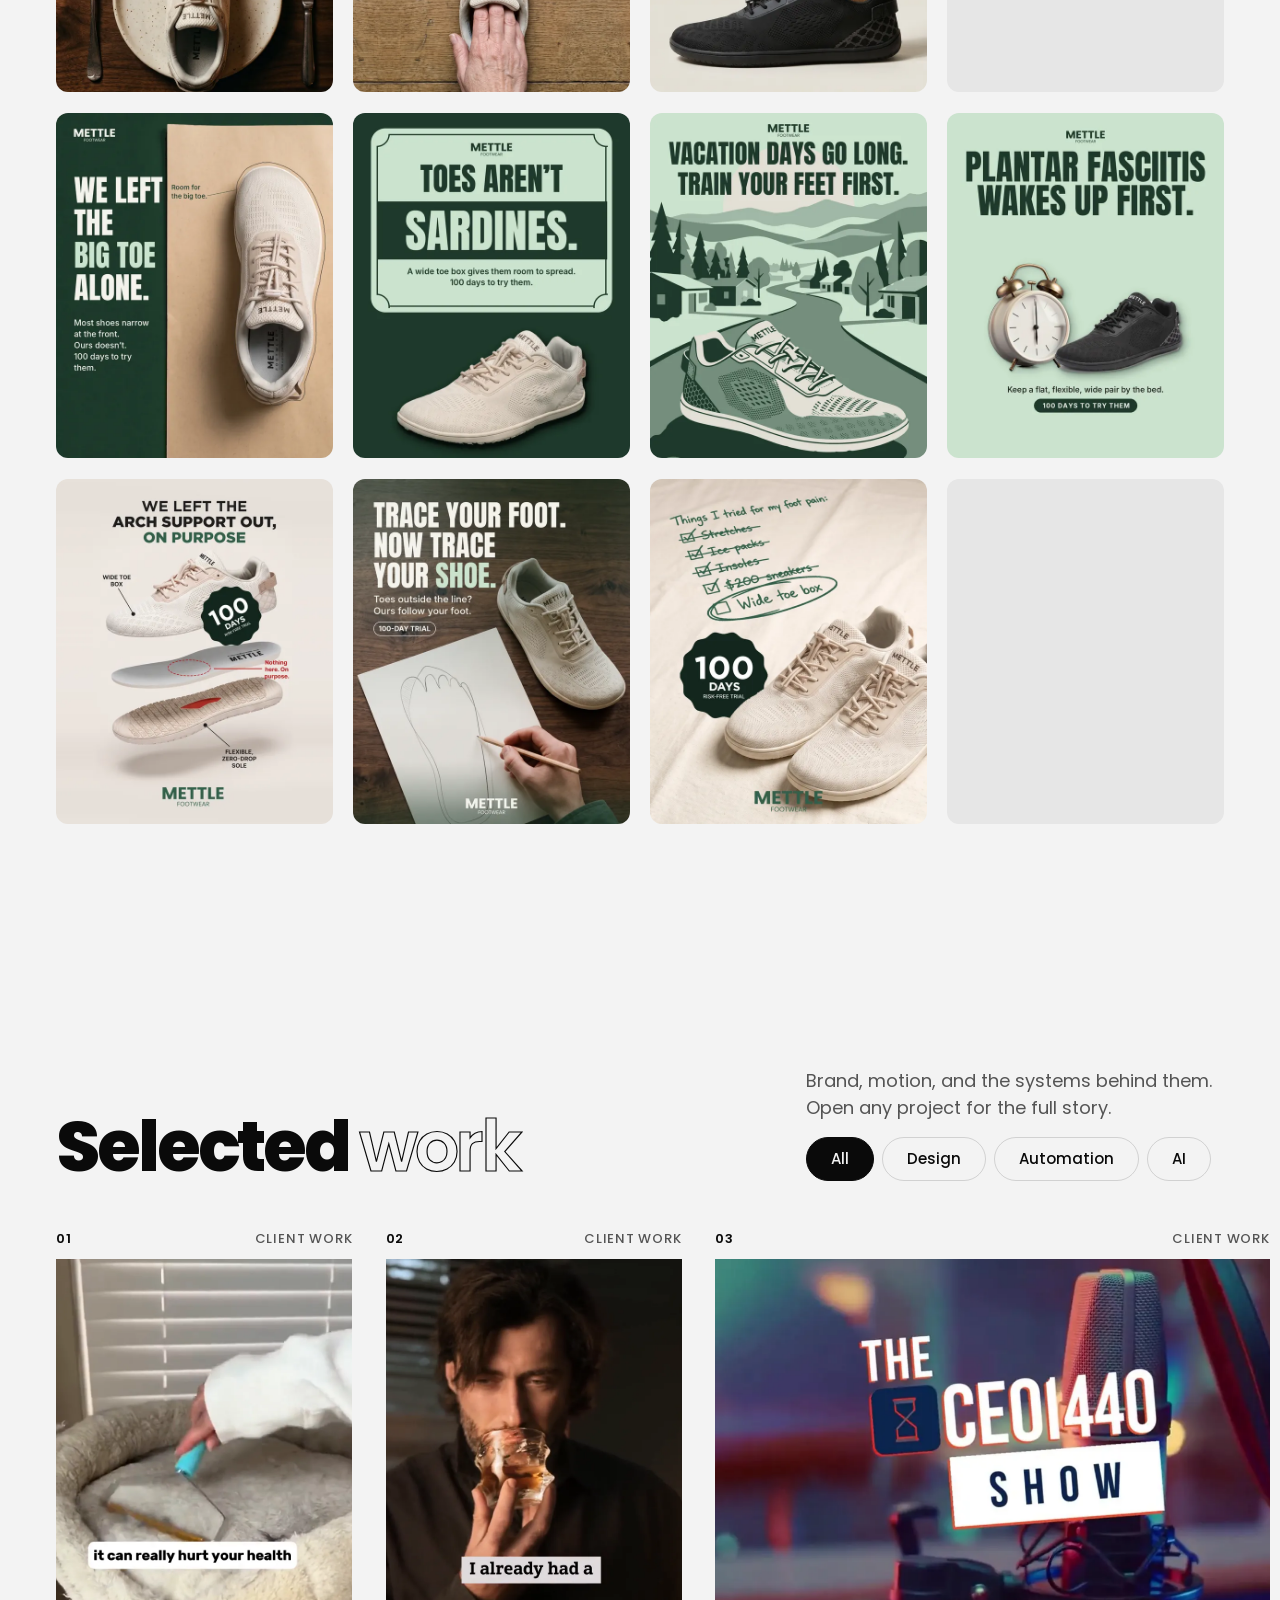
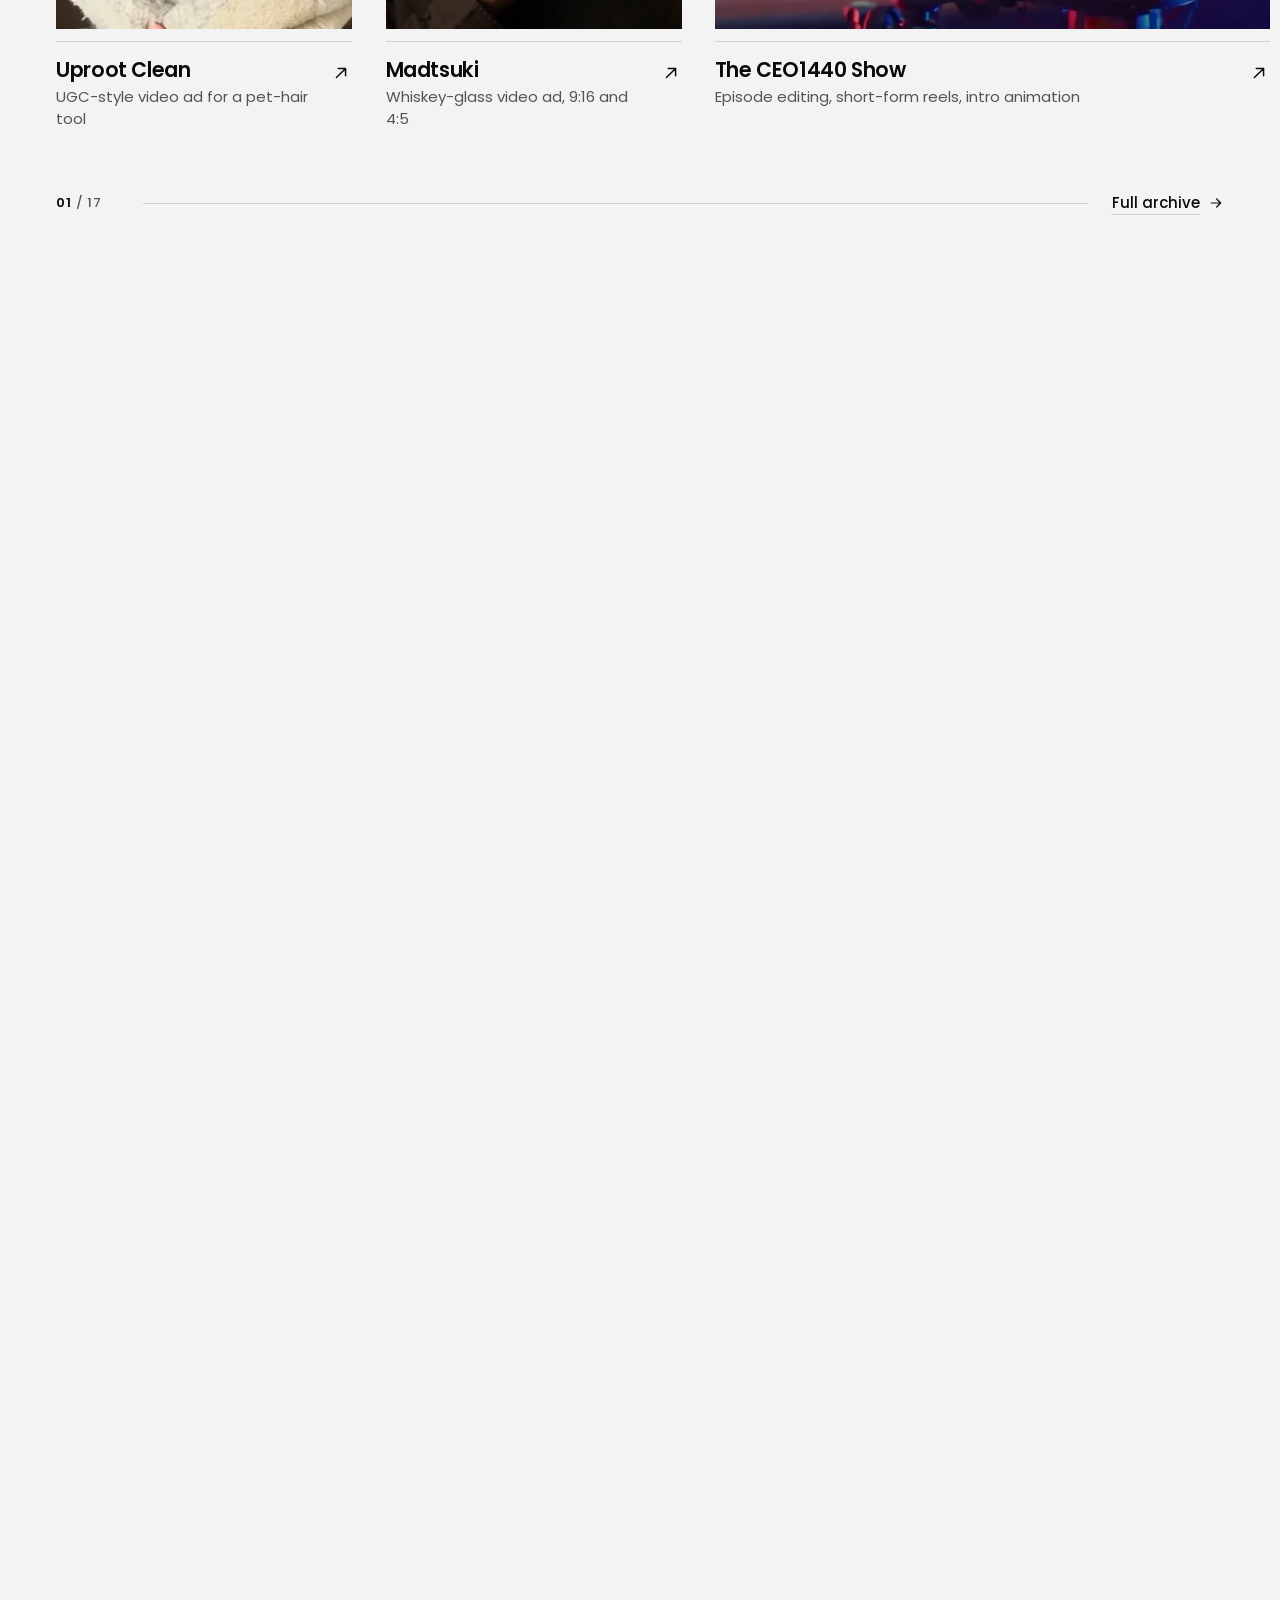
==== commit 4fa9d072: "Reorder work area: clients, latest projects, then selected work Add the METTLE Footwear logo to the " ====
--- a/index.html
+++ b/index.html
@@ -26,7 +26,7 @@
     <link rel="preload" href="assets/fonts/poppins-500.woff2" as="font" type="font/woff2" crossorigin />
     <link rel="preload" href="assets/fonts/poppins-400.woff2" as="font" type="font/woff2" crossorigin />
     <link rel="preload" as="image" href="assets/jireh-portrait-cutout.webp" fetchpriority="high" />
-    <link rel="stylesheet" href="site.css?v=34" />
+    <link rel="stylesheet" href="site.css?v=35" />
   </head>
   <body>
     <a class="skip-link" href="#main">Skip to content</a>
@@ -99,35 +99,9 @@
         </div>
       </section>
 
-      <!-- ================= WORK ================= -->
-      <!-- Desktop: the frame pins and scrolling moves the track sideways (site.js).
-           Phones: the track is a swipe carousel. -->
-      <section class="work-rail" id="work" aria-labelledby="work-title" data-work>
-        <div class="work-rail__frame">
-          <header class="work-rail__head" data-reveal>
-            <h2 class="section__title" id="work-title">Selected <span class="outline">work</span></h2>
-            <div class="work-rail__side">
-              <p class="section__intro">Brand, motion, and the systems behind them. Open any project for the full story.</p>
-              <div class="filters" role="group" aria-label="Filter projects">
-                <button type="button" class="filter" aria-pressed="true" data-filter="all">All</button>
-                <button type="button" class="filter" aria-pressed="false" data-filter="design">Design</button>
-                <button type="button" class="filter" aria-pressed="false" data-filter="automation">Automation</button>
-                <button type="button" class="filter" aria-pressed="false" data-filter="ai">AI</button>
-              </div>
-            </div>
-          </header>
-          <div class="work-rail__viewport" data-work-viewport>
-            <ul class="work-track" data-work-grid data-scope="featured" aria-label="Featured projects"></ul>
-          </div>
-          <noscript><p class="section__intro">Project previews need JavaScript. <a class="text-link" href="mailto:jijey.deezigns@gmail.com">Email me</a> and I will send the work over.</p></noscript>
-          <div class="work-rail__foot">
-            <p class="work-rail__count" aria-hidden="true"><span data-work-current>01</span><span> / </span><span data-work-total>10</span></p>
-            <span class="work-rail__progress" aria-hidden="true"><span data-work-bar></span></span>
-            <a class="text-link" href="projects.html"><span>Full archive</span><svg viewBox="0 0 24 24" aria-hidden="true"><path d="M5 12h14M13 6l6 6-6 6"/></svg></a>
-          </div>
-        </div>
-      </section>
-
+      <!-- ================= WORK: clients → latest → selected work ================= -->
+      <!-- One wrapper so the nav "Work" link lands on the client logos and stays lit through all three. -->
+      <div class="work-group" id="work">
       <!-- ================= CLIENTS (the one ticker on the page) ================= -->
       <section class="clients" aria-labelledby="clients-title">
         <div class="clients__head">
@@ -156,7 +130,10 @@
       <section class="section latest" id="latest" aria-labelledby="latest-title" data-latest>
         <header class="section__head" data-reveal>
           <h2 class="section__title" id="latest-title">Latest <span class="outline">projects</span></h2>
-          <p class="section__intro">METTLE Footwear: Meta static ads and UGC video for a barefoot shoe brand. Concept, art direction and design.</p>
+          <div class="latest__brand">
+            <img class="latest__logo" src="assets/projects/mettle/mettle-logo.webp" alt="METTLE Footwear" width="640" height="197" decoding="async" />
+            <p class="section__intro">Meta static ads and UGC video for a barefoot shoe brand. Concept, art direction and design.</p>
+          </div>
         </header>
 
         <div class="latest__group">
@@ -195,6 +172,40 @@
           </ul>
         </div>
       </section>
+
+      <!-- ================= WORK ================= -->
+      <!-- Desktop: the frame pins and scrolling moves the track sideways (site.js).
+           Phones: the track is a swipe carousel. -->
+      <section class="work-rail" id="selected-work" aria-labelledby="work-title" data-work>
+        <div class="work-rail__frame">
+          <header class="work-rail__head" data-reveal>
+            <h2 class="section__title" id="work-title">Selected <span class="outline">work</span></h2>
+            <div class="work-rail__side">
+              <p class="section__intro">Brand, motion, and the systems behind them. Open any project for the full story.</p>
+              <div class="filters" role="group" aria-label="Filter projects">
+                <button type="button" class="filter" aria-pressed="true" data-filter="all">All</button>
+                <button type="button" class="filter" aria-pressed="false" data-filter="design">Design</button>
+                <button type="button" class="filter" aria-pressed="false" data-filter="automation">Automation</button>
+                <button type="button" class="filter" aria-pressed="false" data-filter="ai">AI</button>
+              </div>
+            </div>
+          </header>
+          <div class="work-rail__viewport" data-work-viewport>
+            <ul class="work-track" data-work-grid data-scope="featured" aria-label="Featured projects"></ul>
+          </div>
+          <noscript><p class="section__intro">Project previews need JavaScript. <a class="text-link" href="mailto:jijey.deezigns@gmail.com">Email me</a> and I will send the work over.</p></noscript>
+          <div class="work-rail__foot">
+            <p class="work-rail__count" aria-hidden="true"><span data-work-current>01</span><span> / </span><span data-work-total>10</span></p>
+            <span class="work-rail__progress" aria-hidden="true"><span data-work-bar></span></span>
+            <a class="text-link" href="projects.html"><span>Full archive</span><svg viewBox="0 0 24 24" aria-hidden="true"><path d="M5 12h14M13 6l6 6-6 6"/></svg></a>
+          </div>
+        </div>
+      </section>
+      </div>
+
+      
+
+      
 
       <!-- ================= INK ================= -->
       <!-- A drop falls, ripples, and floods the screen black (scroll-driven, site.js).
@@ -339,7 +350,6 @@
       </section>
     </main>
 
-
     <footer class="footer">
       <p class="footer__name">Jireh Joseph Brotonel</p>
       <nav class="footer__links" aria-label="Footer">
--- a/site.css
+++ b/site.css
@@ -329,6 +329,13 @@
 /* ---- Latest projects (METTLE Footwear) ----------------------------------- */
 .latest { padding-top: var(--s-9); }
 .latest__group + .latest__group { margin-top: var(--s-8); }
+.latest__brand { justify-self: end; display: grid; justify-items: end; gap: var(--s-4); }
+.latest__brand .section__intro { justify-self: end; text-align: right; }
+.latest__logo { display: block; width: auto; height: clamp(44px, 4.4vw, 72px); }
+@media (max-width: 1023px) {
+  .latest__brand { justify-self: start; justify-items: start; }
+  .latest__brand .section__intro { justify-self: start; text-align: left; }
+}
 .latest__label { display: flex; align-items: baseline; justify-content: space-between; gap: var(--s-4); margin-bottom: var(--s-5); padding-bottom: var(--s-3); border-bottom: 1px solid var(--line); color: var(--graphite); font-size: var(--text-label); font-weight: 500; letter-spacing: .06em; text-transform: uppercase; }
 .latest__label h3 { font: inherit; color: var(--ink); }
 .latest__label span { font-variant-numeric: tabular-nums; }
